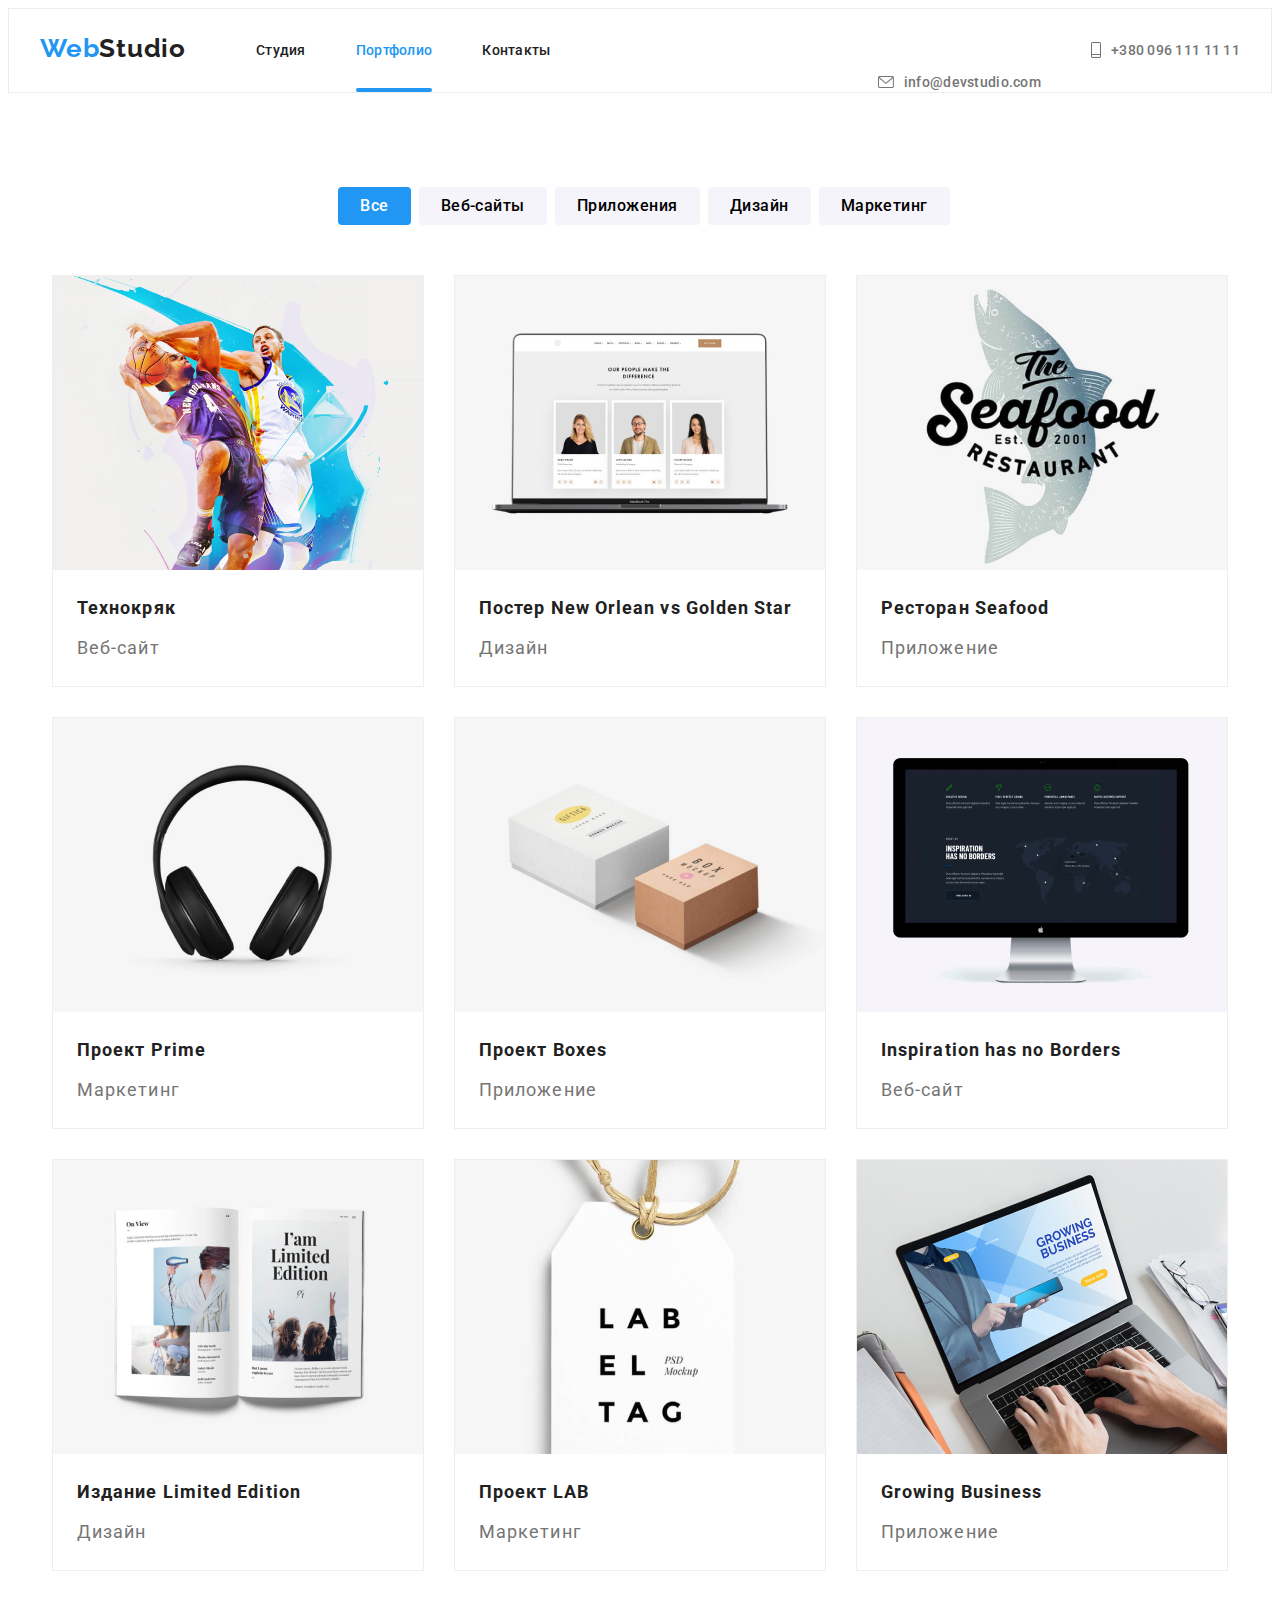
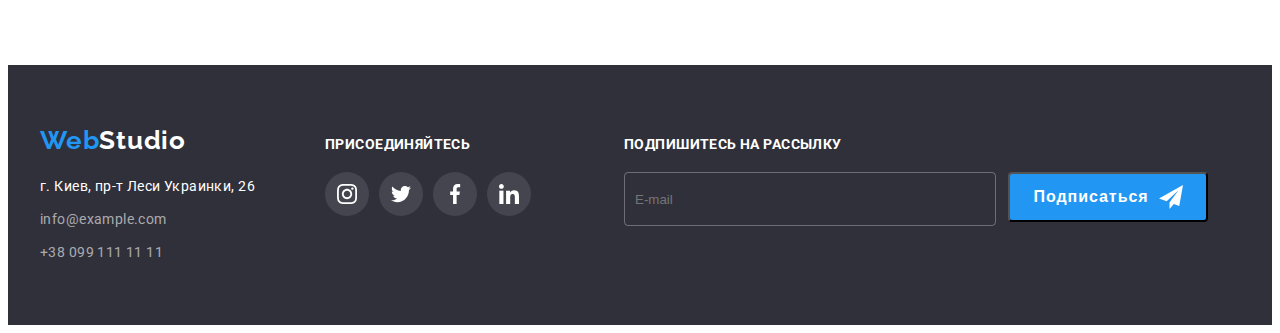
==== portfolio.html @ b1e21426 "first time" ====
<!DOCTYPE html>
<html lang="ru">
<head>
  <meta charset="UTF-8">
  <meta http-equiv="X-UA-Compatible" content="IE=edge">
  <meta name="viewport" content="width=device-width, initial-scale=1.0">
  <title>Document</title>
<link rel="preconnect" href="https://fonts.googleapis.com">
<link rel="preconnect" href="https://fonts.gstatic.com" crossorigin>
<link href="https://fonts.googleapis.com/css2?family=Raleway:wght@700&family=Roboto:wght@500&display=swap" rel="stylesheet">
<link
rel="stylesheet"
href="https://cdnjs.cloudflare.com/ajax/libs/modern-normalize/1.1.0/modern-normalize.min.css"
integrity="sha512-wpPYUAdjBVSE4KJnH1VR1HeZfpl1ub8YT/NKx4PuQ5NmX2tKuGu6U/JRp5y+Y8XG2tV+wKQpNHVUX03MfMFn9Q=="
crossorigin="anonymous"
referrerpolicy="no-referrer"
/>
<link rel="stylesheet" href="./css/style.css">

</head>
<body>

  <header class="header">
    <div class="container flex header-container">
    <a class="header-logo link" href="" lang="en">
      Web<span class="header-studio">Studio</span></a>    
    <nav class="header-navigation">
    <ul class="header-list list">
    <li class="header-item"><a href="index.html" class="header-link link ">Студия</a></li>
        <li class="header-item"><a href="portfolio.html" class="header-link link current ">Портфолио</a></li>
        <li class="header-item"><a href="#contact" class="header-link link ">Контакты</a></li>
      </ul>
    </nav>
    <div class="header-connect">
      <ul class="flex list">
        <li class="header-info"><a href="" class="header-contacts link"><svg class="header-soc-icon" width="16" height="12"><use href="./1/icons.svg#icon-envelope"></use></svg>info@devstudio.com</a></li>
        <li class="header-info"><a href="" class="header-tel link"><svg class="header-soc-icon" width="10" height="16"><use href="./1/icons.svg#icon-Vector"></use></svg>+380 096 111 11 11</a></li>
        </ul>
        </div>
</div>
  </header>
  <main>
<section class="portfolio-hero">
  <div class="container">
    <ul class="porfolio-hero-list list flex">
        <li class="porfolio-hero-item item">  <button class="portfolio-hero-btn link current-btn" type="button">Все</button>
</li>
        <li class="porfolio-hero-item item">  <button class="portfolio-hero-btn link" type="button">Веб-сайты</button>
</li>
        <li class="porfolio-hero-item item">  <button class="portfolio-hero-btn link" type="button">Приложения</button>
</li>
        <li class="porfolio-hero-item item">  <button class="portfolio-hero-btn link" type="button">Дизайн</button>
</li>
        <li class="porfolio-hero-item item">  <button class="portfolio-hero-btn link" type="button">Маркетинг</button>
</li>
</ul>
</div>
<div class="container">
    
    <ul class="porfolio-hero-list1 list flex">
    <li class="porfolio-hero-item1 item"><a href="" class="prt-link link"><div class="prt-wrap-text"><img src="./1/portfolio1.jpg" alt="Ноутбук"  width="370" height="294"><p class="prt-text">Ресурс предлагает комплексные предложения с разным уровнем функционала и сервисов. Все это позволит посетителю получить исчерпывающие сведения о компании или частном лице.</p></div><div class="portfolio-wrap"><h3 class="portfolio-hero-title">Технокряк</h3><p class="portfolio-hero-text">Веб-сайт</p></div></a></li>
    <li class="porfolio-hero-item1 item"><a href="" class="prt-link link"><div class="prt-wrap-text"><img src="./1/portfolio2.jpg" alt="игра в баскетбол" width="370" height="294"><p class="prt-text">Ресурс предлагает комплексные предложения с разным уровнем функционала и сервисов. Все это позволит посетителю получить исчерпывающие сведения о компании или частном лице.</p></div><div class="portfolio-wrap"><h3 class="portfolio-hero-title">Постер New Orlean vs Golden Star</h3><p class="portfolio-hero-text">Дизайн</p></div></a></li>
    <li class="porfolio-hero-item1 item"><a href="" class="prt-link link"><div class="prt-wrap-text"><img src="./1/portfolio3.jpg" alt="картинка с морепродуктами" width="370" height="294"><p class="prt-text">Ресурс предлагает комплексные предложения с разным уровнем функционала и сервисов. Все это позволит посетителю получить исчерпывающие сведения о компании или частном лице.</p></div><div class="portfolio-wrap"><h3 class="portfolio-hero-title">Ресторан Seafood</h3><p class="portfolio-hero-text">Приложение</p></div></a></li>
    <li class="porfolio-hero-item1 item"><a href="" class="prt-link link"><div class="prt-wrap-text"><img src="./1/portfolio4.jpg" alt="наушники" width="370" height="294"><p class="prt-text">Ресурс предлагает комплексные предложения с разным уровнем функционала и сервисов. Все это позволит посетителю получить исчерпывающие сведения о компании или частном лице.</p></div><div class="portfolio-wrap"><h3 class="portfolio-hero-title">Проект Prime</h3><p class="portfolio-hero-text">Маркетинг</p></div></a></li>
    <li class="porfolio-hero-item1 item"><a href="" class="prt-link link"><div class="prt-wrap-text"><img src="./1/portfolio5.jpg" alt="2 коробки" width="370" height="294"><p class="prt-text">Ресурс предлагает комплексные предложения с разным уровнем функционала и сервисов. Все это позволит посетителю получить исчерпывающие сведения о компании или частном лице.</p></div><div class="portfolio-wrap"><h3 class="portfolio-hero-title">Проект Boxes</h3><p class="portfolio-hero-text">Приложение</p></div></a></li>
    <li class="porfolio-hero-item1 item"><a href="" class="prt-link link"><div class="prt-wrap-text"><img src="./1/portfolio6.jpg" alt="Мак" width="370" height="294"><p class="prt-text">Ресурс предлагает комплексные предложения с разным уровнем функционала и сервисов. Все это позволит посетителю получить исчерпывающие сведения о компании или частном лице.</p></div><div class="portfolio-wrap"><h3 class="portfolio-hero-title">Inspiration has no Borders</h3><p class="portfolio-hero-text">Веб-сайт</p></div></a></li>
    <li class="porfolio-hero-item1 item"><a href="" class="prt-link link"><div class="prt-wrap-text"><img src="./1/portfolio7.jpg" alt="Открытая книжка" width="370" height="294"><p class="prt-text">Ресурс предлагает комплексные предложения с разным уровнем функционала и сервисов. Все это позволит посетителю получить исчерпывающие сведения о компании или частном лице.</p></div><div class="portfolio-wrap"><h3 class="portfolio-hero-title">Издание Limited Edition</h3><p class="portfolio-hero-text">Дизайн</p></div></a></li>
    <li class="porfolio-hero-item1 item"><a href="" class="prt-link link"><div class="prt-wrap-text"><img src="./1/portfolio8.jpg" alt="Билетик" width="370" height="294"><p class="prt-text">Ресурс предлагает комплексные предложения с разным уровнем функционала и сервисов. Все это позволит посетителю получить исчерпывающие сведения о компании или частном лице.</p></div><div class="portfolio-wrap"><h3 class="portfolio-hero-title">Проект LAB</h3><p class="portfolio-hero-text">Маркетинг</p></div></a></li>
    <li class="porfolio-hero-item1 item"><a href="" class="prt-link link"><div class="prt-wrap-text"><img src="./1/portfolio9.jpg" alt="Ноутбук" width="370" height="294"><p class="prt-text">Ресурс предлагает комплексные предложения с разным уровнем функционала и сервисов. Все это позволит посетителю получить исчерпывающие сведения о компании или частном лице.</p></div><div class="portfolio-wrap"><h3 class="portfolio-hero-title">Growing Business</h3><p class="portfolio-hero-text">Приложение</p></div></a></li></ul>
    </div>

</section>
<footer class="footer">
  <div class="container">
    <div class="footerf-felx">
    <div class="footer-content">
  <a class="link header-logo-footer" href="" lang="en">
    Web<span class="header-studio-footer">Studio</span></a>
    
    <address>
   <ul class="contacts-list list">
    <li class="contacts-item item"><a href="" class="contacts-link-addres link">г. Киев, пр-т Леси Украинки, 26</a></li>
  <li class="contacts-item item"><a href="" class="contacts-link link">info@example.com</a></li>
  <li class="contacts-item item"><a href="" class="contacts-link link">+38 099 111 11 11</a></li></ul></address></div></div>

<div class="footer-slogan">
  <p class="footer-text-slogan">присоединяйтесь</p>
  <ul class="team-soc-list-footer list">
    <li class="team-soc-item"><a href="" class="team-soc-link-footer link"><svg class="footer-soc-icon" width="20" height="20"><use href="./1/icons.svg#icon-instagram-2-2"></use></svg></a></li>
    <li class="team-soc-item"><a href="" class="team-soc-link-footer link"><svg class="footer-soc-icon" width="20" height="20"><use href="./1/icons.svg#icon-twitter-1-2"></use></svg></a></li>
    <li class="team-soc-item"><a href="" class="team-soc-link-footer link"><svg class="footer-soc-icon" width="20" height="20"><use href="./1/icons.svg#icon-facebook-1-1"></use></svg></a></li>
    <li class="team-soc-item"><a href="" class="team-soc-link-footer link"><svg class="footer-soc-icon" width="20" height="20"><use href="./1/icons.svg#icon-linkedin-1-1"></use></svg></a></li>
  </ul>
</div>
<div class="footer-field">
  <p class="footer-text">Подпишитесь на рассылку</p>
  <div class="footer-flex">
  <input type="email" class="footer-input" name="user-mail" placeholder="E-mail" required>
  <button class="telegram">Подписаться<svg class="footer-btn" width="24px" height="24px"><use href="./1/icons.svg#icon-icon-send"></use></svg></button>
    </div>
    </div>
    </div>


</footer>
<div class="backdrop is-hidden" data-modal > 
  <!-- я удалил тут ис хиден!! -->
  <div class="modal"> 
  <button type="button" class="modal-btn" data-modal-close>
    <svg class="modal-icon" width="17" height="17"><use href="./1/icons.svg#icon-close-black-18dp-2-1"></use></svg>
  </button>     
  <p class="modal-title">Оставьте свои данные, мы вам перезвоним</p> 
  <form>
    <div class="modal-field">
    <label class="moda-text">Ваше имя </label>
    <div class="input-wrap">
    <input type="text" class="modal-input" name="user-name" required>
    <svg class="modal-icons" width="18" height="18">
      <use href="./1/icons.svg#icon-person-black-18dp-1"></use>
    </svg>
    </div>
    </div>
    <div class="modal-field">
   <label class="moda-text">Телефон</label>
   <div class="input-wrap">
    <input type="text" class="modal-input" name="user-name" required>
    <svg class="modal-icons" width="18" height="18">
      <use href="./1/icons.svg#icon-phone-black-18dp-1"></use>
    </svg>
    </div>
    </div>
    <div class="modal-field">
   <label class="moda-text">Почта</label>
   <div class="input-wrap">
    <input type="text" class="modal-input" name="user-name" required>
    <svg class="modal-icons" width="18" height="18">
      <use href="./1/icons.svg#icon-email-black-18dp-1"></use>
    </svg>
    </div>
    </div>
  <div class="modal-field-com">
<label for="user-text" class="moda-text">Комментарий</label>
  <textarea name="user-text" id="user-text" class="modal-textarea" placeholder="Введите текст"></textarea>
  </div>
  <div class="modal-field-flex">
    <input type="checkbox" name="privacy" value="true" class="modal-check visually-hidden" id="privacy" >
    <label for="privacy" class="check-text">
       
      Соглашаюсь с рассылкой и принимаю </label>
      <a href="" class="modal-doc">Условия договора</a>
  </div>
  <button type="submit" class="modal-btn-sbm">Отправить</button>
  </form>
  </div>
    </div>
</main>
<script src="./js/modal.js"></script>

</body>
</html>
---- css/style.css ----
p,
h1,
h2,
h3,
h4,
h5,
h6 {
  margin: 0;
}

ul,
ol {
  margin: 0;
  padding-left: 0;
}
:root{
    --main-text-color:#212121;
    --second-text-color:#757575;
    --header-text-color:#212121;
    --header-background-color:#2F303A;
    --first-button-color:#FFFFFF;
    --accent-color:#2196F3;
    --footer-text-color:#FFFFFF99;
    --team-background-color:#F5F4FA;
    --border-color:#EEEEEE;
    --icon-color:#AFB1B8;
}
img{
    display: block;
    max-width: 100%;
    height: auto;
}
.visually-hidden {
    position: absolute;
    white-space: nowrap;
    width: 1px;
    height: 1px;
    overflow: hidden;
    border: 0;
    padding: 0;
    clip: rect(0 0 0 0);
    clip-path: inset(50%);
    margin: -1px;
  }
.header{
    border: 1px solid #ECECEC;


}
.header-info{
    margin-right: 50px;
    display: flex;
}

.header-info:last-child{
    margin-right: 0px;
}
.header-item{
    margin-right: 50px;
    box-sizing: border-box;
}
.header-item:last-child{
    margin-right: 0px;
}

.header-connect{
    margin-left: auto;
}
.header-container{
    justify-content: space-between;
    text-align: center;
    display: flex;

}
.header-list{
    display: flex;
}
.flex{
    display: flex;
}
.button{
    cursor: pointer;
}
.portfolio-hero-btn:focus,
.portfolio-hero-btn:hover{
    color:#FFFFFF;
    background-color: var(--accent-color);
    box-shadow: 0px 3px 1px rgba(0, 0, 0, 0.1), 0px 1px 2px rgba(0, 0, 0, 0.08),
      0px 2px 2px rgba(0, 0, 0, 0.12);
    
    
}    

.header-studio{
color:var(--main-text-color)
}
.header-studio-footer{
    color: var(--first-button-color);
    margin-bottom: 20px;
}
body{
    font-family: 'Roboto', sans-serif; 
    background-color: white; 

}

.hero{
    background-color: var(--header-background-color);
    background-image: linear-gradient(rgba(47, 48, 58, 0.4),rgba(47, 48, 58, 0.4)),
    url(../1/Background.jpg);
    background-repeat: no-repeat;
    background-position: center;
    background-size: cover;
    padding-bottom: 200px;
    padding-top: 200px;
    max-width: 1600px;
    margin: 0 auto;
}
.header-link{
    display: block;
    font-weight: 500;
    font-size: 14px;
    line-height: 1.33;
    letter-spacing: 0.02em;
    color:var(--header-text-color);;
    padding-bottom: 32px;
    padding-top: 32px;
    transition: color 250ms cubic-bezier(0.4, 0, 0.2, 1);
    position: relative;
     
    
}
.header-tel{
    display: flex;
    font-weight: 500;
    font-size: 14px;
    line-height: 1.33;
    letter-spacing: 0.02em;
    color:var(--second-text-color);
    align-items: center;
    flex-wrap: nowrap;
    transition: color 250ms cubic-bezier(0.4, 0, 0.2, 1);
    padding-bottom: 32px;
    padding-top: 32px;
    
}


.header-contacts{
    display: flex;
    font-weight: 500;
    font-size: 14px;
    line-height: 1.33;
    letter-spacing: 0.02em;
    color:var(--second-text-color);
    padding-top: 32px;
    padding-bottom: 32px;
    height: 100%;
    display: flex;
    align-items: center;
    justify-content: center;
    transition: color 250ms cubic-bezier(0.4, 0, 0.2, 1);

    
}
.header-contacts:hover,
.header-contacts:focus{
    color: var(--accent-color);
      
}



.header-link:focus,
.header-link:hover{
    color:var(--accent-color)
    }

.link{
    text-decoration: none;
}
.list{
    list-style: none;

}
.header-logo{
    padding: 24px 0;
    display: block;
    font-family: Raleway;
    font-style: normal;
    font-weight: bold;
    font-size: 26px;
    line-height: 1.19;
    letter-spacing: 0.03em;
    margin-right:70px;
    color: var(--accent-color);

}
.header-soc-link{
    height: 100%;
    display: flex;
    align-items: center;
    justify-content: center;
}
.header-soc-icon{
    fill: currentColor;
    margin-right: 10px;
    transition: fill 250ms cubic-bezier(0.4, 0, 0.2, 1);
}
.header-soc-icon:focus,
.header-soc-icon:hover{
    fill: var(--accent-color);
}
.header-soc-icon:focus .header-contacts,
.header-soc-icon:hover .header-contacts{
    color: var(--accent-color);
}
.header-contacts:hover .header-soc-icon,
.header-contacts:focus .header-soc-icon{
    fill: var(--accent-color);
}
.header-soc-icon:focus .header-tel,
.header-soc-icon:hover .header-tel{
    color: var(--accent-color);
}
.header-tel:hover .header-soc-icon,
.header-tel:focus .header-soc-icon{
    fill: var(--accent-color);
}
.header-tel:focus,
.header-tel:hover{
    color: var(--accent-color);
}

/*---------------------------------hero-------------------------*/




.hero-title{   
    font-weight: 900;
    font-size: 44px;
    line-height: 1.36;
    text-align: center;
    letter-spacing: 0.06em;
    text-transform: uppercase;
    color: var(--first-button-color);
        
}
.hero-btn{
    font-family: inherit;
    font-weight: bold;
    font-size: 16px;
    line-height: 30px;
    border: none;
    letter-spacing: 0.06em;
    color: var(--first-button-color);
    background-color: var(--accent-color);
    width: 200px;
    height: 50px;
    margin-top: 40px;
    display: block;
    align-items: center;
    text-align: center;
    margin: 0 auto ;
    margin-top: 30px;
    transition: background-color 250ms cubic-bezier(0.4, 0, 0.2, 1);

}
.hero-btn:focus,
.hero-btn:hover{
    background-color: #188ce8;

}
/*---------------------------------about-------------------------*/
.about-top-text{
    position: absolute;
    bottom: 0;
    font-weight: 700;
    font-size: 14px;
    line-height: 1.15;
    
    letter-spacing: 0.03em;
    text-transform: uppercase;
    color: #FFFFFF;
    background-color: rgba(47, 48, 58, 0.8);
    height: 23.8%;
    width: 100%;
    display: flex;
    align-items: center;
    justify-content: center;
    
}


.about-square{
    display: flex;
    padding-bottom: 30px;
}
.about-square-item{
    width: 270px;
    height: 120px;
    background: #F5F4FA;
    border-radius: 4px;
    margin-bottom: 30px;
    align-items: center;
    
    justify-content: center;
 
    
    display: flex;
}

.about-square-list{
    display: flex;
}


.about{
    padding-top: 94px;
    padding-bottom: 94px;
    margin-left: 0px;
}
.about-list{
    margin-top: 0px;
    margin-bottom: 0px;
    padding-inline-start: 0px;

}

.about-item{
    margin-left: 30px;
    width: 270px;
}
.about-item:first-child{
    margin-left: 0px;
 }
.about-title{
    font-weight: bold;
    font-size: 14px;
    line-height: 1.18;
    letter-spacing: 0.03em;
    text-transform: uppercase; 
    color: var(--main-text-color);
    margin-bottom: 10px;
    
}
.about-text{
    font-weight: normal;
    font-size: 14px;
    line-height: 1.71;
    letter-spacing: 0.03em;
    color:var(--second-text-color)
}
/*---------------------------------about-second-------------------------*/
.about-second-list{
    margin-left: -30px;
}
.about-second{
    padding-bottom: 94px;
}
.about-second-title{
    font-weight: bold;
    font-size: 36px;
    line-height: 1.18;
    text-align: center;
    letter-spacing: 0.03em;
    color: var(--main-text-color); 
    margin-bottom: 50px;
 
 
}
.about-second-item{
    margin-left: 30px;
    position: relative;
}

/*---------------------------------team-------------------------*/

.team-soc-icon{
    fill: var(--icon-color);
    transition: fill 250ms cubic-bezier(0.4, 0, 0.2, 1);


}
.team-soc-list{
    display: flex;
    justify-content: center;
}
.team-soc-link{
    width: 100%;
    height: 100%;
    border-radius: 50%;
    display: flex;
    align-items: center;
    justify-content: center;
    transition: background-color 250ms cubic-bezier(0.4, 0, 0.2, 1);
    
}
/* .about-soc-link{
    width: 100%;
    height: 100%;
    
    display: flex;
    align-items: center;
    justify-content: center;
} */
.team-soc-link:hover .team-soc-icon,
.team-soc-link:focus .team-soc-icon{
    fill: #FFFFFF;
}
.team-soc-link:hover ,
.team-soc-link:focus {
    background-color: var(--accent-color);
}


.team-soc-item{
    width: 44px;
    height: 44px;
    margin-right: 10px;
}
.team-soc-item:last-child{
    margin-right: 0px;
}
.team-title{
    font-weight: bold;
    font-size: 36px;
    line-height: 1.18;
    text-align: center;
    letter-spacing: 0.03em;
    color: var(--main-text-color);
    margin-bottom: 50px;
    
}
.team-item-title{
    font-weight: 500;
    font-size: 16px;
    line-height: 1.18;
    text-align: center;
    letter-spacing: 0.03em;
    color: var(--main-text-color);
    margin-bottom: 10px;
}
.team-item-text{
    font-weight: normal;
    font-size: 16px;
    line-height: 1.18;
    text-align: center;
    letter-spacing: 0.03em;
    color:var(--second-text-color);
    margin-bottom: 16px;
    
    }
    .team-list{
        padding-inline-start: 0px;
        margin: 0;

    }
    .team-item{
        margin-left: 30px;
        justify-content: space-between;   
        background: #FFFFFF;
        box-shadow: 0px 1px 3px rgb(0 0 0 / 12%), 0px 1px 1px rgb(0 0 0 / 14%), 0px 2px 1px rgb(0 0 0 / 20%);
        border-radius: 0px 0px 4px 4px;
        border: 1px solid #c5c5c5;
        border-top: 0     
    }
    .team-item:first-child{
        margin-left: 0;
    }
    .team-div{
        padding-top: 30px;
        padding-bottom: 30px;
    }

/*---------------------------------contacts-------------------------*/
.contacts-list{
    display: block;
}
.contacts-link{
    font-weight: normal;
    font-size: 14px;
    line-height: 1.71;
    letter-spacing: 0.03em;
    color: var(--footer-text-color);
    text-decoration: none;
    transition: color 250ms cubic-bezier(0.4, 0, 0.2, 1);

}

.contacts-link:focus,
.contacts-link:hover{
    color:var(--first-button-color)

}

/* ---------------------------------------------------------------------------------------PORTFOLIO-HERO------------------------------------------------------ */

.porfolio-hero-item1:hover .prt-text,
.porfolio-hero-item1:focus .prt-text,
.prt-link:focus .prt-text{
    transform: translateY(0);
}


.prt-wrap-text{
    position: relative;
    overflow: hidden;
}

.prt-text{
    position: absolute;
    top: 0;
    background-color:rgba(33, 150, 243, 0.9); ;
    height: 100%;
    font-weight: 400;
    font-size: 18px;
    line-height: 1.55;
    letter-spacing: 0.03em;
    color: #FFFFFF;
    text-align: center;
    padding: 63px 24px 63px 24px;
    transform: translateY(101%);
    transition: transform 250ms cubic-bezier(0.4, 0, 0.2, 1) ;
    
    /* как выровнять этот текст помогите пж */
}
.prt-link{
    display: block;
}
.prt-link:hover,
.prt-link:focus{
    box-shadow: 0px 1px 1px rgba(0, 0, 0, 0.12), 0px 4px 4px rgba(0, 0, 0, 0.06), 1px 4px 6px rgba(0, 0, 0, 0.16);
}
.portfolio-wrap{
    padding: 20px 24px;
}
.porfolio-hero1{
    padding-top: 56px;
}
.portfolio-hero{
    padding-bottom: 94px;
    padding-top: 94px;
}
.portfolio-hero-title{
    font-weight: bold;
    font-size: 18px;
    line-height: 2;
    color: var(--main-text-color);
    letter-spacing: 0.06em;

}
.portfolio-hero-text{
    font-size: 18px;
    line-height: 2;
    color: var(--second-text-color);
    letter-spacing: 0.06em;
    margin-top: 4px;
}

.porfolio-hero-item {
    margin-left: 8px;
}

footer{
    background-color: var(--header-background-color);
}
.portfolio-hero-btn{
    display: inline-block;
    border-radius: 4px;
    border: 0px;
    padding: 6px 22px;
    background-color: var(--team-background-color);
    
    font-family: inherit;
    font-style: normal;
    font-weight: 500;
    font-size: 16px;
    line-height: 1.62;
    text-align: center;
    letter-spacing: 0.03em;
    color: var(--main-title-color);
    cursor: pointer;
    transition: box-shadow 250ms cubic-bezier(0.4, 0, 0.2, 1),
    color 250ms cubic-bezier(0.4, 0, 0.2, 1),
    background-color 250ms cubic-bezier(0.4, 0, 0.2, 1);
   
   
}
.current{
    color: var(--accent-color);
    
}
.header-link.current::after{
    content: "";
    position: absolute;
    width: 100%;
    height: 4px;
    background-color: var(--accent-color);
    border-radius: 2px;
    left: 0;
    bottom: 0;

}
.focus:focus{
    color: var(--accent-color);
}
.hover:hover{
    color: var(--accent-color);
}
address {
    font-style: normal;
    margin-top: 20px;
}
.current-btn{ 
    color: var(--first-button-color);
    background-color: var(--accent-color);

}
.team{
    background-color: var(--team-background-color);
    padding-bottom: 94px;
    padding-top: 94px;
}
.container{
    width: 1200px;
    margin: 0 auto;
    padding-left: 15px;
    padding-right: 15px;
 
   
}

.contacts-item{
    margin-bottom: 9px;
}
.contacts-item:last-child{
    margin-bottom: 0px;
}

.porfolio-hero-item1{
    margin-right: 30px;
    margin-bottom: 30px;
    border: 1px solid #EEEEEE;
    transition: box-shadow 250ms cubic-bezier(0.4, 0, 0.2, 1);    
}
.porfolio-hero-item1:focus,
.porfolio-hero-item1:hover{
    box-shadow: 0px 1px 1px rgba(0, 0, 0, 0.12), 0px 4px 4px rgba(0, 0, 0, 0.06), 1px 4px 6px rgba(0, 0, 0, 0.16);

}
.porfolio-hero-item1:nth-child(n+7){
    margin-bottom: 0px;
}
.porfolio-hero-item1:nth-child(3n) {
    margin-right: 0;}

.porfolio-hero-list1{
    flex-wrap:wrap;
    padding-inline-start: 0px;
    display: flex;
    justify-content: center;
    width: 1200px;

}
    

.porfolio-hero-list{
    display: flex;
    justify-content: center;
    margin: 0;
    margin-bottom: 50px;
}
.main-wrap{
    background: #FFFFFF;
    border: 1px solid #EEEEEE;
    box-sizing: border-box;
    padding-bottom: 30px;
    padding-top: 30px;
}
/* ------------------------------------------------------------------footer------------------------------------------------------- */
.telegram{
    width: 200px;
    height: 50px;
    background: #2196F3;
    border-radius: 4px;
    text-align: center;
    display: flex;
    justify-content: center;
    align-items: center;
    font-weight: 700;
    font-size: 16px;
    line-height: 1.875;
    letter-spacing: 0.06em;
    color: #FFFFFF;
    transition: background 250ms cubic-bezier(0.4, 0, 0.2, 1), color 250ms cubic-bezier(0.4, 0, 0.2, 1);
    margin-left: 12px;
}
.telegram:focus,
.telegram:hover{
    background-color: #FFFFFF;
    color: var(--accent-color);
}
.telegram:focus .footer-btn,
.telegram:hover .footer-btn{
    fill: var(--accent-color);
}
.footer-btn{
    margin-left: 10px;
    fill: #FFFFFF;
    transition: fill 250ms cubic-bezier(0.4, 0, 0.2, 1);
}
.footer-field{
    margin-right:  auto;;
}
.footerf-felx{
    display: flex;
}
.footer-input{
    width: 358px;
    height: 50px;
    border: 1px solid rgba(255, 255, 255, 0.3);
    border-radius: 4px;
    background-color:transparent;
    padding-left: 10px;
    color: #FFFFFF;
    outline: none;
}
.footer-input:hover,
.footer-input:focus{
    border-color: var(--accent-color);
}

.team-soc-link-footer{
    width: 100%;
    height: 100%;
    border-radius: 50%;
    display: flex;
    align-items: center;
    justify-content: center;
    background: rgba(255, 255, 255, 0.1);
    transition: background-color 250ms cubic-bezier(0.4, 0, 0.2, 1);
}
    
.footer-text-slogan{
    font-weight: 700;
    font-size: 14px;
    line-height: 1.14;
    letter-spacing: 0.03em;
    text-transform: uppercase;
    color: #FFFFFF;
    margin-bottom: 20px;
}
.team-soc-list-footer{
    display: flex;
    justify-content: center;
  
}
.footer-text{
    font-weight: 700;
    font-size: 14px;
    line-height: 1.14;
    letter-spacing: 0.03em;
    text-transform: uppercase;
    color: #FFFFFF;
    margin-bottom: 20px;
    
}




.footer .container{
    display: flex;
    align-items: baseline;
}
.footer{
    padding-bottom: 60px;
    padding-top: 60px;
}
.header-logo-footer{
    margin-bottom: 20px;
    font-family: Raleway;
    font-style: normal;
    font-weight: bold;
    font-size: 26px;
    line-height: 1.19;
    letter-spacing: 0.03em;
    color: var(--accent-color);

}
.contacts-link-addres{
    font-weight: normal;
    font-size: 14px;
    line-height: 1.71;
    letter-spacing: 0.03em;
    color: var(--first-button-color);    
    margin-bottom: 9px;
    
}
/* -------------------------------------------------CLIENT-------------------------------------------------- */

.client-soc-link{
    fill: var(--icon-color);
    
    border-color: var(--icon-color);
    width: 170px;
    height: 92px;
    border: 1px solid #AFB1B8;
    border-radius: 4px;
    margin-right: 30px;
    transition: border-color 250ms cubic-bezier(0.4, 0, 0.2, 1) fill 250ms cubic-bezier(0.4, 0, 0.2, 1);
}
.client-soc-link:hover,
.client-soc-link:focus{
    fill: var(--accent-color);
    border-color: var(--accent-color);

}
.client-soc-link:hover .client-item,
.client-soc-link:focus .client-item{
    border-color: var(--accent-color);
}
.client-soc-link{
    width: 100%;
    height: 100%;
    display: flex;
    align-items: center;
    justify-content: center;
    outline: transparent;
}
.client{
    padding-bottom: 94px;
    padding-top: 94px;
}
.client-title{
    text-align: center;
    font-weight: 700;
    font-size: 36px;
    line-height: 1.17;
    text-align: center;
    letter-spacing: 0.03em;
}
.client-list{
    display: flex;
    margin-top: 50px;

}
.client-item{
    width: 170px;
    height: 92px;
    margin-right: 30px;
  

}
.client-item:last-child{
    margin-right: 0px;
}
.client-item:hover,
.client-item:focus{
    border-color: var(--accent-color);
}
.client-item:hover .client-soc-link,
.client-item:focus .client-soc-link{
    fill: var(--accent-color);
}
.current-client{
    fill: var(--accent-color);
    border-color: var(--accent-color);
}


.footer-slogan{
    margin-left: 70px;

}
.footer-soc-icon{
    fill: #FFFFFF;
}
.team-soc-link-footer:hover .team-soc-icon,
.team-soc-link-footer:focus .team-soc-icon{
    fill: #FFFFFF;
}
.team-soc-link-footer:hover ,
.team-soc-link-footer:focus{
    background-color: var(--accent-color);
    
}
.footer-slogan{
    margin-right: 93px;
}

/* ---------------------------------------------------------------------------MODAL------------------------------------------------------------ */
.backdrop{
    width: 100%;
    height: 100%;
    background-color:rgba(0, 0, 0, 0.2);;
    position: fixed;
    top: 0;
    transition: opacity 250ms , visibility 250ms;

}
.modal{
    width: 528px;
    height: 581px;
    background-color: #FFFFFF;
    box-shadow: 0px 1px 3px rgba(0, 0, 0, 0.12), 0px 1px 1px rgba(0, 0, 0, 0.14), 0px 2px 1px rgba(0, 0, 0, 0.2);
    border-radius: 4px;
    position: absolute;
    top: 50%;
    left: 50%;
    transform: translate(-50%,-50%);
    padding: 40px;
}
.modal-btn{
    display: flex;
    position: absolute;
    top: 8px;
    right: 8px;
    width: 30px;
    height: 30px;
    border-radius: 50%;
    border: 1px solid rgba(0, 0, 0, 0.1);
    background-color: #FFFFFF;
    cursor: pointer;
    align-items: center;
    justify-content: center;
    transition: fill 250ms cubic-bezier(0.4, 0, 0.2, 1);
}

.modal-icon{
    fill: #212121;
}
.modal-icon:focus,
.modal-icon:hover{
    fill: var(--accent-color);
}
.modal-btn:hover .modal-icon{
    fill: var(--accent-color);
}
/* .modal-link{
    width: 100%;
    height: 100%;
    border-radius: 50%;
    display: flex;
    align-items: center;
    justify-content: center;
} */
.is-hidden{
    visibility: hidden;
    opacity: 0;
    pointer-events: none;
}
.modal-title{
    font-weight: 700;
    font-size: 20px;
    line-height: 23px;
    text-align: center;
    letter-spacing: 0.03em;
    color: var(--main-text-color);
    margin-bottom: 12px;
}
.modal-input{
    width: 100%;
    height: 40px;
    border: 1px solid rgba(33, 33, 33, 0.2);
    border-radius: 4px;
    padding: 15px 0 15px 42px;
    outline: transparent;
    transition: border-color 250ms cubic-bezier(0.4, 0, 0.2, 1);
}
.modal-input:focus{
    border-color: var(--accent-color);
}
.modal-input:focus + .modal-icons{
    fill: var(--accent-color);
}
.moda-text{
    color: var(--second-text-color);
    font-weight: 400;
    font-size: 12px;
    line-height: 1.16;
    letter-spacing: 0.01em;
    display: block;
    margin-bottom: 4px;

}
.modal-coment{
    width: 100%;
    height: 120px;
    border: 1px solid rgba(33, 33, 33, 0.2);
    border-radius: 4px;
}
.modal-textarea{
    width: 100%;
    background: #FFFFFF;
    border-radius: 4px;
    height: 120px;
    border: 1px solid rgba(33, 33, 33, 0.2);
    resize: none;
    padding-top: 12px;
    padding-left: 16px;
    padding-right: 16px;
    padding-bottom: 12px;
    font-weight: 400;
    font-size: 12px;
    line-height: 1.16;
    letter-spacing: 0.01em; 
    color: rgba(117, 117, 117, 0.5);
    outline: transparent;
    transition: border-color 250ms cubic-bezier(0.4, 0, 0.2, 1);
}
.modal-textarea:hover,
.modal-textarea:focus{
    border-color: var(--accent-color);
}
.modal-field-com{
    margin-bottom: 20px;
}
.modal-icons{
    position: absolute;
    left: 15px;
    top: 50%;
    transform: translateY(-50%);
    fill: #212121;
    transition: fill 250ms cubic-bezier(0.4, 0, 0.2, 1);
}
.input-wrap{
    position: relative;
}
.modal-field{
    margin-bottom: 10px;
    
}
.check-text{
    padding-left: 8px;
    font-weight: 400;
    font-size: 14px;
    line-height: 1.71;
    letter-spacing: 0.03em;
    color: #757575;
    display: flex;
    align-items: center;
    
}
 .check-text::before{
    content: "";
    width: 16px;
    height: 15px;
    border: 2px solid #212121;
    border-radius: 3px; 
    margin-right: 8px;
}
.modal-check:checked + .check-text::before{
    background-color: var(--accent-color);
    border-color: var(--accent-color);
    background-image: url(../1/check.svg);
    background-repeat: no-repeat;
    background-position: center;
    border: none;    
}
.modal-check:focus + .check-text::before{
    border-color: var(--accent-color);
}
.modal-field-flex{
    display: flex;
    align-items: center;
    margin-bottom: 30px; ;
}
.modal-doc{
    display: block;
    padding-left: 4px;
    font-weight: 400;
    font-size: 14px;
    line-height: 1.71;
    letter-spacing: 0.03em;
    color: #2196F3;
}
.modal-btn-sbm{
    width: 200px;
    height: 50px;
    display: block;
    margin: 0 auto;

    background: var(--accent-color);
    box-shadow: 0px 4px 4px rgba(0, 0, 0, 0.15);
    border-radius: 4px;
    border-color: transparent;
    font-family: 'Roboto';
    font-style: normal;
    font-weight: 700;
    font-size: 16px;
    line-height: 1.87;
    letter-spacing: 0.06em;
    color: #FFFFFF;
    transition: background 250ms cubic-bezier(0.4, 0, 0.2, 1)
}
.footer-flex{
    display: flex;
}
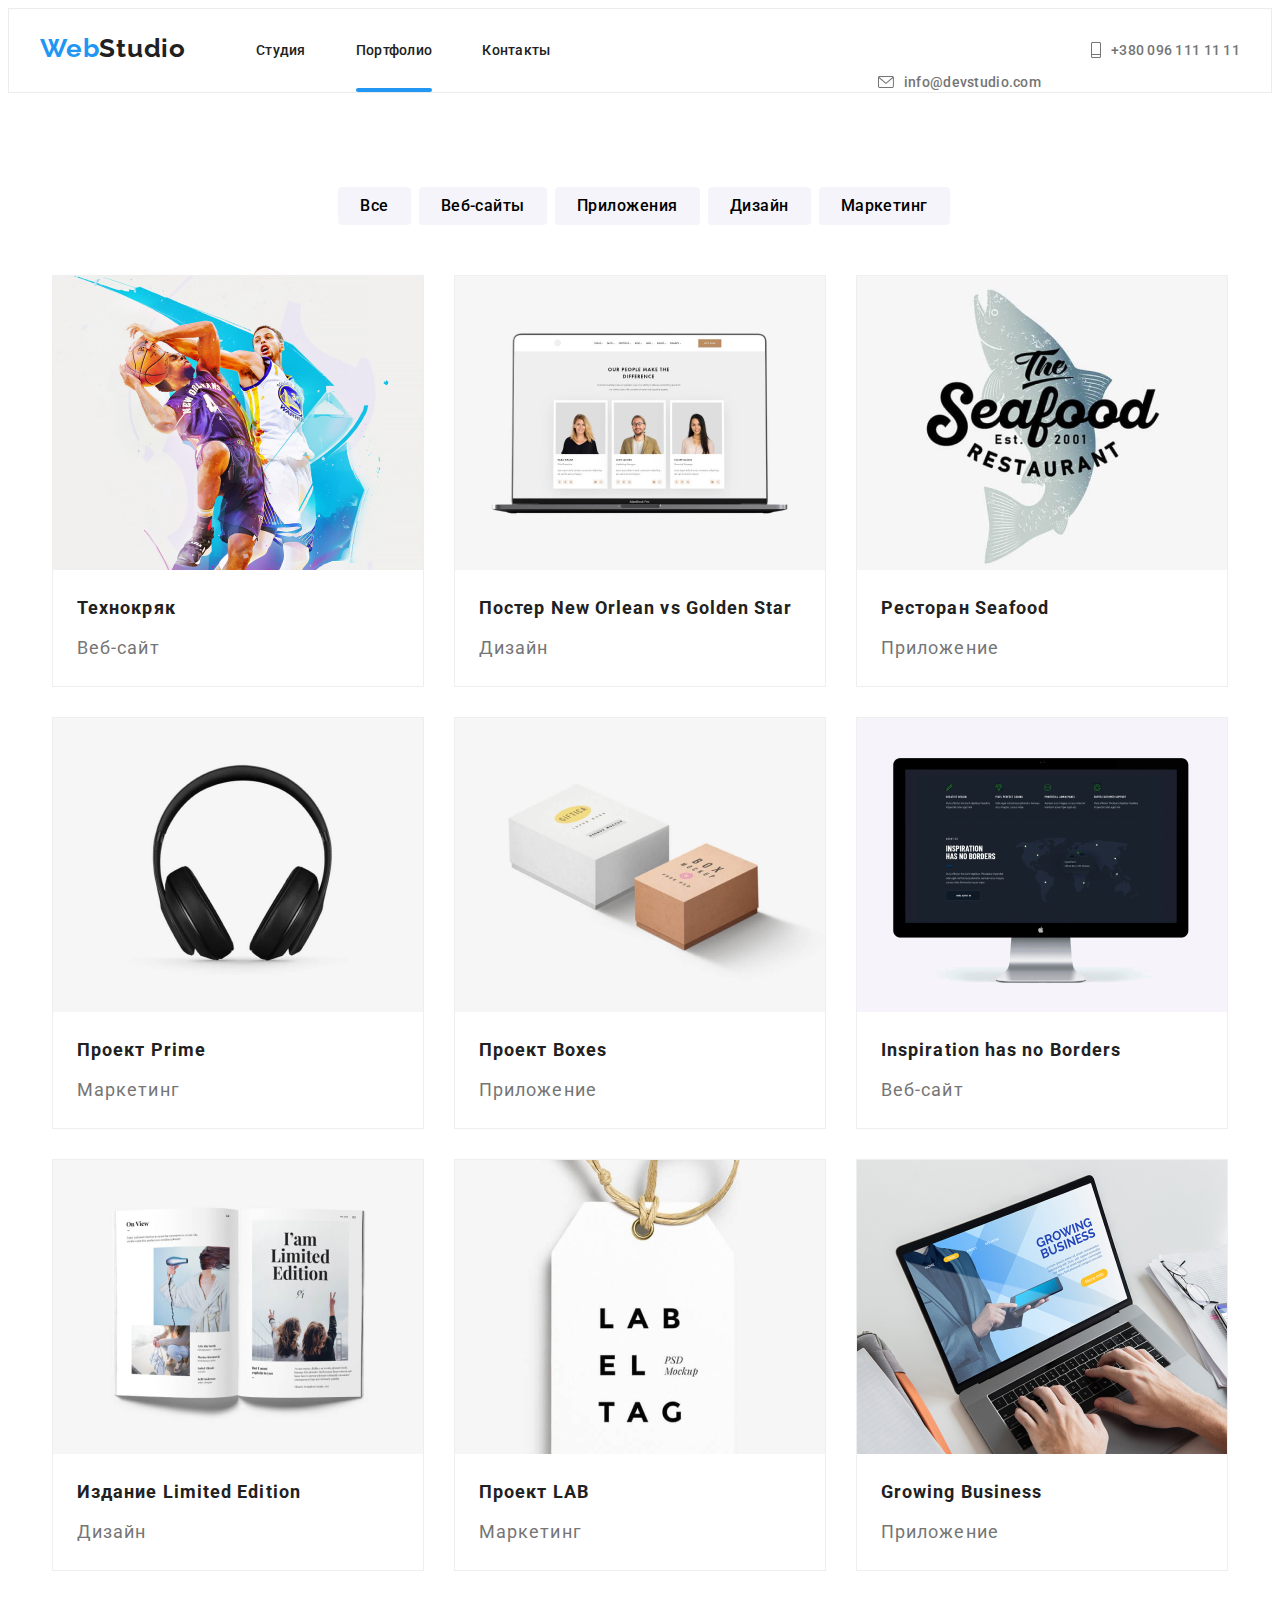
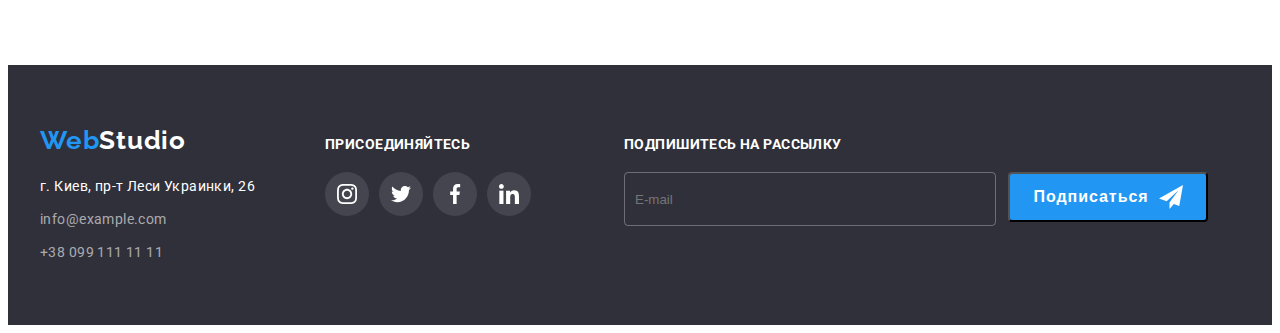
==== commit eb23141f: "g" ====
--- a/portfolio.html
+++ b/portfolio.html
@@ -1,160 +1,448 @@
 <!DOCTYPE html>
 <html lang="ru">
-<head>
-  <meta charset="UTF-8">
-  <meta http-equiv="X-UA-Compatible" content="IE=edge">
-  <meta name="viewport" content="width=device-width, initial-scale=1.0">
-  <title>Document</title>
-<link rel="preconnect" href="https://fonts.googleapis.com">
-<link rel="preconnect" href="https://fonts.gstatic.com" crossorigin>
-<link href="https://fonts.googleapis.com/css2?family=Raleway:wght@700&family=Roboto:wght@500&display=swap" rel="stylesheet">
-<link
-rel="stylesheet"
-href="https://cdnjs.cloudflare.com/ajax/libs/modern-normalize/1.1.0/modern-normalize.min.css"
-integrity="sha512-wpPYUAdjBVSE4KJnH1VR1HeZfpl1ub8YT/NKx4PuQ5NmX2tKuGu6U/JRp5y+Y8XG2tV+wKQpNHVUX03MfMFn9Q=="
-crossorigin="anonymous"
-referrerpolicy="no-referrer"
-/>
-<link rel="stylesheet" href="./css/style.css">
+  <head>
+    <meta charset="UTF-8" />
+    <meta http-equiv="X-UA-Compatible" content="IE=edge" />
+    <meta name="viewport" content="width=device-width, initial-scale=1.0" />
+    <title>Document</title>
+    <link rel="preconnect" href="https://fonts.googleapis.com" />
+    <link rel="preconnect" href="https://fonts.gstatic.com" crossorigin />
+    <link
+      href="https://fonts.googleapis.com/css2?family=Raleway:wght@700&family=Roboto:wght@500&display=swap"
+      rel="stylesheet"
+    />
+    <link
+      rel="stylesheet"
+      href="https://cdnjs.cloudflare.com/ajax/libs/modern-normalize/1.1.0/modern-normalize.min.css"
+      integrity="sha512-wpPYUAdjBVSE4KJnH1VR1HeZfpl1ub8YT/NKx4PuQ5NmX2tKuGu6U/JRp5y+Y8XG2tV+wKQpNHVUX03MfMFn9Q=="
+      crossorigin="anonymous"
+      referrerpolicy="no-referrer"
+    />
+    <link rel="stylesheet" href="./css/style.css" />
+  </head>
+  <body>
+    <header class="header">
+      <div class="container flex header__container">
+        <a class="header__logo link" href="" lang="en">
+          Web<span class="header__studio">Studio</span></a
+        >
+        <nav class="nav">
+          <ul class="nav__list list">
+            <li class="nav__item">
+              <a href="index.html" class="nav__link link">Студия</a>
+            </li>
+            <li class="nav__item">
+              <a href="portfolio.html" class="nav__link current link"
+                >Портфолио</a
+              >
+            </li>
+            <li class="nav__item">
+              <a href="#contact" class="nav__link link">Контакты</a>
+            </li>
+          </ul>
+        </nav>
+        <div class="header-connect">
+          <ul class="flex list">
+            <li class="header-info">
+              <a href="" class="header-contacts link"
+                ><svg class="header-soc-icon" width="16" height="12">
+                  <use href="./1/icons.svg#icon-envelope"></use></svg
+                >info@devstudio.com</a
+              >
+            </li>
+            <li class="header-info">
+              <a href="" class="header-tel link"
+                ><svg class="header-soc-icon" width="10" height="16">
+                  <use href="./1/icons.svg#icon-Vector"></use></svg
+                >+380 096 111 11 11</a
+              >
+            </li>
+          </ul>
+        </div>
+      </div>
+    </header>
+    <main>
+      <section class="portfolio-hero">
+        <div class="container">
+          <ul class="porfolio-hero-list list flex">
+            <li class="porfolio-hero-item item">
+              <button class="portfolio-hero-btn link current-btn" type="button">
+                Все
+              </button>
+            </li>
+            <li class="porfolio-hero-item item">
+              <button class="portfolio-hero-btn link" type="button">
+                Веб-сайты
+              </button>
+            </li>
+            <li class="porfolio-hero-item item">
+              <button class="portfolio-hero-btn link" type="button">
+                Приложения
+              </button>
+            </li>
+            <li class="porfolio-hero-item item">
+              <button class="portfolio-hero-btn link" type="button">
+                Дизайн
+              </button>
+            </li>
+            <li class="porfolio-hero-item item">
+              <button class="portfolio-hero-btn link" type="button">
+                Маркетинг
+              </button>
+            </li>
+          </ul>
+        </div>
+        <div class="container">
+          <ul class="porfolio-hero-list1 list flex">
+            <li class="porfolio-hero-item1 item">
+              <a href="" class="prt-link link"
+                ><div class="prt-wrap-text">
+                  <img
+                    src="./1/portfolio1.jpg"
+                    alt="Ноутбук"
+                    width="370"
+                    height="294"
+                  />
+                  <p class="prt-text">
+                    Ресурс предлагает комплексные предложения с разным уровнем
+                    функционала и сервисов. Все это позволит посетителю получить
+                    исчерпывающие сведения о компании или частном лице.
+                  </p>
+                </div>
+                <div class="portfolio-wrap">
+                  <h3 class="portfolio-hero-title">Технокряк</h3>
+                  <p class="portfolio-hero-text">Веб-сайт</p>
+                </div></a
+              >
+            </li>
+            <li class="porfolio-hero-item1 item">
+              <a href="" class="prt-link link"
+                ><div class="prt-wrap-text">
+                  <img
+                    src="./1/portfolio2.jpg"
+                    alt="игра в баскетбол"
+                    width="370"
+                    height="294"
+                  />
+                  <p class="prt-text">
+                    Ресурс предлагает комплексные предложения с разным уровнем
+                    функционала и сервисов. Все это позволит посетителю получить
+                    исчерпывающие сведения о компании или частном лице.
+                  </p>
+                </div>
+                <div class="portfolio-wrap">
+                  <h3 class="portfolio-hero-title">
+                    Постер New Orlean vs Golden Star
+                  </h3>
+                  <p class="portfolio-hero-text">Дизайн</p>
+                </div></a
+              >
+            </li>
+            <li class="porfolio-hero-item1 item">
+              <a href="" class="prt-link link"
+                ><div class="prt-wrap-text">
+                  <img
+                    src="./1/portfolio3.jpg"
+                    alt="картинка с морепродуктами"
+                    width="370"
+                    height="294"
+                  />
+                  <p class="prt-text">
+                    Ресурс предлагает комплексные предложения с разным уровнем
+                    функционала и сервисов. Все это позволит посетителю получить
+                    исчерпывающие сведения о компании или частном лице.
+                  </p>
+                </div>
+                <div class="portfolio-wrap">
+                  <h3 class="portfolio-hero-title">Ресторан Seafood</h3>
+                  <p class="portfolio-hero-text">Приложение</p>
+                </div></a
+              >
+            </li>
+            <li class="porfolio-hero-item1 item">
+              <a href="" class="prt-link link"
+                ><div class="prt-wrap-text">
+                  <img
+                    src="./1/portfolio4.jpg"
+                    alt="наушники"
+                    width="370"
+                    height="294"
+                  />
+                  <p class="prt-text">
+                    Ресурс предлагает комплексные предложения с разным уровнем
+                    функционала и сервисов. Все это позволит посетителю получить
+                    исчерпывающие сведения о компании или частном лице.
+                  </p>
+                </div>
+                <div class="portfolio-wrap">
+                  <h3 class="portfolio-hero-title">Проект Prime</h3>
+                  <p class="portfolio-hero-text">Маркетинг</p>
+                </div></a
+              >
+            </li>
+            <li class="porfolio-hero-item1 item">
+              <a href="" class="prt-link link"
+                ><div class="prt-wrap-text">
+                  <img
+                    src="./1/portfolio5.jpg"
+                    alt="2 коробки"
+                    width="370"
+                    height="294"
+                  />
+                  <p class="prt-text">
+                    Ресурс предлагает комплексные предложения с разным уровнем
+                    функционала и сервисов. Все это позволит посетителю получить
+                    исчерпывающие сведения о компании или частном лице.
+                  </p>
+                </div>
+                <div class="portfolio-wrap">
+                  <h3 class="portfolio-hero-title">Проект Boxes</h3>
+                  <p class="portfolio-hero-text">Приложение</p>
+                </div></a
+              >
+            </li>
+            <li class="porfolio-hero-item1 item">
+              <a href="" class="prt-link link"
+                ><div class="prt-wrap-text">
+                  <img
+                    src="./1/portfolio6.jpg"
+                    alt="Мак"
+                    width="370"
+                    height="294"
+                  />
+                  <p class="prt-text">
+                    Ресурс предлагает комплексные предложения с разным уровнем
+                    функционала и сервисов. Все это позволит посетителю получить
+                    исчерпывающие сведения о компании или частном лице.
+                  </p>
+                </div>
+                <div class="portfolio-wrap">
+                  <h3 class="portfolio-hero-title">
+                    Inspiration has no Borders
+                  </h3>
+                  <p class="portfolio-hero-text">Веб-сайт</p>
+                </div></a
+              >
+            </li>
+            <li class="porfolio-hero-item1 item">
+              <a href="" class="prt-link link"
+                ><div class="prt-wrap-text">
+                  <img
+                    src="./1/portfolio7.jpg"
+                    alt="Открытая книжка"
+                    width="370"
+                    height="294"
+                  />
+                  <p class="prt-text">
+                    Ресурс предлагает комплексные предложения с разным уровнем
+                    функционала и сервисов. Все это позволит посетителю получить
+                    исчерпывающие сведения о компании или частном лице.
+                  </p>
+                </div>
+                <div class="portfolio-wrap">
+                  <h3 class="portfolio-hero-title">Издание Limited Edition</h3>
+                  <p class="portfolio-hero-text">Дизайн</p>
+                </div></a
+              >
+            </li>
+            <li class="porfolio-hero-item1 item">
+              <a href="" class="prt-link link"
+                ><div class="prt-wrap-text">
+                  <img
+                    src="./1/portfolio8.jpg"
+                    alt="Билетик"
+                    width="370"
+                    height="294"
+                  />
+                  <p class="prt-text">
+                    Ресурс предлагает комплексные предложения с разным уровнем
+                    функционала и сервисов. Все это позволит посетителю получить
+                    исчерпывающие сведения о компании или частном лице.
+                  </p>
+                </div>
+                <div class="portfolio-wrap">
+                  <h3 class="portfolio-hero-title">Проект LAB</h3>
+                  <p class="portfolio-hero-text">Маркетинг</p>
+                </div></a
+              >
+            </li>
+            <li class="porfolio-hero-item1 item">
+              <a href="" class="prt-link link"
+                ><div class="prt-wrap-text">
+                  <img
+                    src="./1/portfolio9.jpg"
+                    alt="Ноутбук"
+                    width="370"
+                    height="294"
+                  />
+                  <p class="prt-text">
+                    Ресурс предлагает комплексные предложения с разным уровнем
+                    функционала и сервисов. Все это позволит посетителю получить
+                    исчерпывающие сведения о компании или частном лице.
+                  </p>
+                </div>
+                <div class="portfolio-wrap">
+                  <h3 class="portfolio-hero-title">Growing Business</h3>
+                  <p class="portfolio-hero-text">Приложение</p>
+                </div></a
+              >
+            </li>
+          </ul>
+        </div>
+      </section>
+      <footer class="footer">
+        <div class="container">
+          <div class="footerf-felx">
+            <div class="footer-content">
+              <a class="link header-logo-footer" href="" lang="en">
+                Web<span class="header-studio-footer">Studio</span></a
+              >
 
-</head>
-<body>
+              <address>
+                <ul class="contacts-list list">
+                  <li class="contacts-item item">
+                    <a href="" class="contacts-link-addres link"
+                      >г. Киев, пр-т Леси Украинки, 26</a
+                    >
+                  </li>
+                  <li class="contacts-item item">
+                    <a href="" class="contacts-link link">info@example.com</a>
+                  </li>
+                  <li class="contacts-item item">
+                    <a href="" class="contacts-link link">+38 099 111 11 11</a>
+                  </li>
+                </ul>
+              </address>
+            </div>
+          </div>
 
-  <header class="header">
-    <div class="container flex header-container">
-    <a class="header-logo link" href="" lang="en">
-      Web<span class="header-studio">Studio</span></a>    
-    <nav class="header-navigation">
-    <ul class="header-list list">
-    <li class="header-item"><a href="index.html" class="header-link link ">Студия</a></li>
-        <li class="header-item"><a href="portfolio.html" class="header-link link current ">Портфолио</a></li>
-        <li class="header-item"><a href="#contact" class="header-link link ">Контакты</a></li>
-      </ul>
-    </nav>
-    <div class="header-connect">
-      <ul class="flex list">
-        <li class="header-info"><a href="" class="header-contacts link"><svg class="header-soc-icon" width="16" height="12"><use href="./1/icons.svg#icon-envelope"></use></svg>info@devstudio.com</a></li>
-        <li class="header-info"><a href="" class="header-tel link"><svg class="header-soc-icon" width="10" height="16"><use href="./1/icons.svg#icon-Vector"></use></svg>+380 096 111 11 11</a></li>
-        </ul>
+          <div class="footer-slogan">
+            <p class="footer-text-slogan">присоединяйтесь</p>
+            <ul class="team-soc-list-footer list">
+              <li class="team-soc-item">
+                <a href="" class="team-soc-link-footer link"
+                  ><svg class="footer-soc-icon" width="20" height="20">
+                    <use href="./1/icons.svg#icon-instagram-2-2"></use></svg
+                ></a>
+              </li>
+              <li class="team-soc-item">
+                <a href="" class="team-soc-link-footer link"
+                  ><svg class="footer-soc-icon" width="20" height="20">
+                    <use href="./1/icons.svg#icon-twitter-1-2"></use></svg
+                ></a>
+              </li>
+              <li class="team-soc-item">
+                <a href="" class="team-soc-link-footer link"
+                  ><svg class="footer-soc-icon" width="20" height="20">
+                    <use href="./1/icons.svg#icon-facebook-1-1"></use></svg
+                ></a>
+              </li>
+              <li class="team-soc-item">
+                <a href="" class="team-soc-link-footer link"
+                  ><svg class="footer-soc-icon" width="20" height="20">
+                    <use href="./1/icons.svg#icon-linkedin-1-1"></use></svg
+                ></a>
+              </li>
+            </ul>
+          </div>
+          <div class="footer-field">
+            <p class="footer-text">Подпишитесь на рассылку</p>
+            <div class="footer-flex">
+              <input
+                type="email"
+                class="footer-input"
+                name="user-mail"
+                placeholder="E-mail"
+                required
+              />
+              <button class="telegram">
+                Подписаться<svg class="footer-btn" width="24px" height="24px">
+                  <use href="./1/icons.svg#icon-icon-send"></use>
+                </svg>
+              </button>
+            </div>
+          </div>
         </div>
-</div>
-  </header>
-  <main>
-<section class="portfolio-hero">
-  <div class="container">
-    <ul class="porfolio-hero-list list flex">
-        <li class="porfolio-hero-item item">  <button class="portfolio-hero-btn link current-btn" type="button">Все</button>
-</li>
-        <li class="porfolio-hero-item item">  <button class="portfolio-hero-btn link" type="button">Веб-сайты</button>
-</li>
-        <li class="porfolio-hero-item item">  <button class="portfolio-hero-btn link" type="button">Приложения</button>
-</li>
-        <li class="porfolio-hero-item item">  <button class="portfolio-hero-btn link" type="button">Дизайн</button>
-</li>
-        <li class="porfolio-hero-item item">  <button class="portfolio-hero-btn link" type="button">Маркетинг</button>
-</li>
-</ul>
-</div>
-<div class="container">
-    
-    <ul class="porfolio-hero-list1 list flex">
-    <li class="porfolio-hero-item1 item"><a href="" class="prt-link link"><div class="prt-wrap-text"><img src="./1/portfolio1.jpg" alt="Ноутбук"  width="370" height="294"><p class="prt-text">Ресурс предлагает комплексные предложения с разным уровнем функционала и сервисов. Все это позволит посетителю получить исчерпывающие сведения о компании или частном лице.</p></div><div class="portfolio-wrap"><h3 class="portfolio-hero-title">Технокряк</h3><p class="portfolio-hero-text">Веб-сайт</p></div></a></li>
-    <li class="porfolio-hero-item1 item"><a href="" class="prt-link link"><div class="prt-wrap-text"><img src="./1/portfolio2.jpg" alt="игра в баскетбол" width="370" height="294"><p class="prt-text">Ресурс предлагает комплексные предложения с разным уровнем функционала и сервисов. Все это позволит посетителю получить исчерпывающие сведения о компании или частном лице.</p></div><div class="portfolio-wrap"><h3 class="portfolio-hero-title">Постер New Orlean vs Golden Star</h3><p class="portfolio-hero-text">Дизайн</p></div></a></li>
-    <li class="porfolio-hero-item1 item"><a href="" class="prt-link link"><div class="prt-wrap-text"><img src="./1/portfolio3.jpg" alt="картинка с морепродуктами" width="370" height="294"><p class="prt-text">Ресурс предлагает комплексные предложения с разным уровнем функционала и сервисов. Все это позволит посетителю получить исчерпывающие сведения о компании или частном лице.</p></div><div class="portfolio-wrap"><h3 class="portfolio-hero-title">Ресторан Seafood</h3><p class="portfolio-hero-text">Приложение</p></div></a></li>
-    <li class="porfolio-hero-item1 item"><a href="" class="prt-link link"><div class="prt-wrap-text"><img src="./1/portfolio4.jpg" alt="наушники" width="370" height="294"><p class="prt-text">Ресурс предлагает комплексные предложения с разным уровнем функционала и сервисов. Все это позволит посетителю получить исчерпывающие сведения о компании или частном лице.</p></div><div class="portfolio-wrap"><h3 class="portfolio-hero-title">Проект Prime</h3><p class="portfolio-hero-text">Маркетинг</p></div></a></li>
-    <li class="porfolio-hero-item1 item"><a href="" class="prt-link link"><div class="prt-wrap-text"><img src="./1/portfolio5.jpg" alt="2 коробки" width="370" height="294"><p class="prt-text">Ресурс предлагает комплексные предложения с разным уровнем функционала и сервисов. Все это позволит посетителю получить исчерпывающие сведения о компании или частном лице.</p></div><div class="portfolio-wrap"><h3 class="portfolio-hero-title">Проект Boxes</h3><p class="portfolio-hero-text">Приложение</p></div></a></li>
-    <li class="porfolio-hero-item1 item"><a href="" class="prt-link link"><div class="prt-wrap-text"><img src="./1/portfolio6.jpg" alt="Мак" width="370" height="294"><p class="prt-text">Ресурс предлагает комплексные предложения с разным уровнем функционала и сервисов. Все это позволит посетителю получить исчерпывающие сведения о компании или частном лице.</p></div><div class="portfolio-wrap"><h3 class="portfolio-hero-title">Inspiration has no Borders</h3><p class="portfolio-hero-text">Веб-сайт</p></div></a></li>
-    <li class="porfolio-hero-item1 item"><a href="" class="prt-link link"><div class="prt-wrap-text"><img src="./1/portfolio7.jpg" alt="Открытая книжка" width="370" height="294"><p class="prt-text">Ресурс предлагает комплексные предложения с разным уровнем функционала и сервисов. Все это позволит посетителю получить исчерпывающие сведения о компании или частном лице.</p></div><div class="portfolio-wrap"><h3 class="portfolio-hero-title">Издание Limited Edition</h3><p class="portfolio-hero-text">Дизайн</p></div></a></li>
-    <li class="porfolio-hero-item1 item"><a href="" class="prt-link link"><div class="prt-wrap-text"><img src="./1/portfolio8.jpg" alt="Билетик" width="370" height="294"><p class="prt-text">Ресурс предлагает комплексные предложения с разным уровнем функционала и сервисов. Все это позволит посетителю получить исчерпывающие сведения о компании или частном лице.</p></div><div class="portfolio-wrap"><h3 class="portfolio-hero-title">Проект LAB</h3><p class="portfolio-hero-text">Маркетинг</p></div></a></li>
-    <li class="porfolio-hero-item1 item"><a href="" class="prt-link link"><div class="prt-wrap-text"><img src="./1/portfolio9.jpg" alt="Ноутбук" width="370" height="294"><p class="prt-text">Ресурс предлагает комплексные предложения с разным уровнем функционала и сервисов. Все это позволит посетителю получить исчерпывающие сведения о компании или частном лице.</p></div><div class="portfolio-wrap"><h3 class="portfolio-hero-title">Growing Business</h3><p class="portfolio-hero-text">Приложение</p></div></a></li></ul>
-    </div>
-
-</section>
-<footer class="footer">
-  <div class="container">
-    <div class="footerf-felx">
-    <div class="footer-content">
-  <a class="link header-logo-footer" href="" lang="en">
-    Web<span class="header-studio-footer">Studio</span></a>
-    
-    <address>
-   <ul class="contacts-list list">
-    <li class="contacts-item item"><a href="" class="contacts-link-addres link">г. Киев, пр-т Леси Украинки, 26</a></li>
-  <li class="contacts-item item"><a href="" class="contacts-link link">info@example.com</a></li>
-  <li class="contacts-item item"><a href="" class="contacts-link link">+38 099 111 11 11</a></li></ul></address></div></div>
-
-<div class="footer-slogan">
-  <p class="footer-text-slogan">присоединяйтесь</p>
-  <ul class="team-soc-list-footer list">
-    <li class="team-soc-item"><a href="" class="team-soc-link-footer link"><svg class="footer-soc-icon" width="20" height="20"><use href="./1/icons.svg#icon-instagram-2-2"></use></svg></a></li>
-    <li class="team-soc-item"><a href="" class="team-soc-link-footer link"><svg class="footer-soc-icon" width="20" height="20"><use href="./1/icons.svg#icon-twitter-1-2"></use></svg></a></li>
-    <li class="team-soc-item"><a href="" class="team-soc-link-footer link"><svg class="footer-soc-icon" width="20" height="20"><use href="./1/icons.svg#icon-facebook-1-1"></use></svg></a></li>
-    <li class="team-soc-item"><a href="" class="team-soc-link-footer link"><svg class="footer-soc-icon" width="20" height="20"><use href="./1/icons.svg#icon-linkedin-1-1"></use></svg></a></li>
-  </ul>
-</div>
-<div class="footer-field">
-  <p class="footer-text">Подпишитесь на рассылку</p>
-  <div class="footer-flex">
-  <input type="email" class="footer-input" name="user-mail" placeholder="E-mail" required>
-  <button class="telegram">Подписаться<svg class="footer-btn" width="24px" height="24px"><use href="./1/icons.svg#icon-icon-send"></use></svg></button>
-    </div>
-    </div>
-    </div>
-
-
-</footer>
-<div class="backdrop is-hidden" data-modal > 
-  <!-- я удалил тут ис хиден!! -->
-  <div class="modal"> 
-  <button type="button" class="modal-btn" data-modal-close>
-    <svg class="modal-icon" width="17" height="17"><use href="./1/icons.svg#icon-close-black-18dp-2-1"></use></svg>
-  </button>     
-  <p class="modal-title">Оставьте свои данные, мы вам перезвоним</p> 
-  <form>
-    <div class="modal-field">
-    <label class="moda-text">Ваше имя </label>
-    <div class="input-wrap">
-    <input type="text" class="modal-input" name="user-name" required>
-    <svg class="modal-icons" width="18" height="18">
-      <use href="./1/icons.svg#icon-person-black-18dp-1"></use>
-    </svg>
-    </div>
-    </div>
-    <div class="modal-field">
-   <label class="moda-text">Телефон</label>
-   <div class="input-wrap">
-    <input type="text" class="modal-input" name="user-name" required>
-    <svg class="modal-icons" width="18" height="18">
-      <use href="./1/icons.svg#icon-phone-black-18dp-1"></use>
-    </svg>
-    </div>
-    </div>
-    <div class="modal-field">
-   <label class="moda-text">Почта</label>
-   <div class="input-wrap">
-    <input type="text" class="modal-input" name="user-name" required>
-    <svg class="modal-icons" width="18" height="18">
-      <use href="./1/icons.svg#icon-email-black-18dp-1"></use>
-    </svg>
-    </div>
-    </div>
-  <div class="modal-field-com">
-<label for="user-text" class="moda-text">Комментарий</label>
-  <textarea name="user-text" id="user-text" class="modal-textarea" placeholder="Введите текст"></textarea>
-  </div>
-  <div class="modal-field-flex">
-    <input type="checkbox" name="privacy" value="true" class="modal-check visually-hidden" id="privacy" >
-    <label for="privacy" class="check-text">
-       
-      Соглашаюсь с рассылкой и принимаю </label>
-      <a href="" class="modal-doc">Условия договора</a>
-  </div>
-  <button type="submit" class="modal-btn-sbm">Отправить</button>
-  </form>
-  </div>
-    </div>
-</main>
-<script src="./js/modal.js"></script>
-
-</body>
+      </footer>
+      <div class="backdrop is-hidden" data-modal>
+        <!-- я удалил тут ис хиден!! -->
+        <div class="modal">
+          <button type="button" class="modal-btn" data-modal-close>
+            <svg class="modal-icon" width="17" height="17">
+              <use href="./1/icons.svg#icon-close-black-18dp-2-1"></use>
+            </svg>
+          </button>
+          <p class="modal-title">Оставьте свои данные, мы вам перезвоним</p>
+          <form>
+            <div class="modal-field">
+              <label class="moda-text">Ваше имя </label>
+              <div class="input-wrap">
+                <input
+                  type="text"
+                  class="modal-input"
+                  name="user-name"
+                  required
+                />
+                <svg class="modal-icons" width="18" height="18">
+                  <use href="./1/icons.svg#icon-person-black-18dp-1"></use>
+                </svg>
+              </div>
+            </div>
+            <div class="modal-field">
+              <label class="moda-text">Телефон</label>
+              <div class="input-wrap">
+                <input
+                  type="text"
+                  class="modal-input"
+                  name="user-name"
+                  required
+                />
+                <svg class="modal-icons" width="18" height="18">
+                  <use href="./1/icons.svg#icon-phone-black-18dp-1"></use>
+                </svg>
+              </div>
+            </div>
+            <div class="modal-field">
+              <label class="moda-text">Почта</label>
+              <div class="input-wrap">
+                <input
+                  type="text"
+                  class="modal-input"
+                  name="user-name"
+                  required
+                />
+                <svg class="modal-icons" width="18" height="18">
+                  <use href="./1/icons.svg#icon-email-black-18dp-1"></use>
+                </svg>
+              </div>
+            </div>
+            <div class="modal-field-com">
+              <label for="user-text" class="moda-text">Комментарий</label>
+              <textarea
+                name="user-text"
+                id="user-text"
+                class="modal-textarea"
+                placeholder="Введите текст"
+              ></textarea>
+            </div>
+            <div class="modal-field-flex">
+              <input
+                type="checkbox"
+                name="privacy"
+                value="true"
+                class="modal-check visually-hidden"
+                id="privacy"
+              />
+              <label for="privacy" class="check-text">
+                Соглашаюсь с рассылкой и принимаю
+              </label>
+              <a href="" class="modal-doc">Условия договора</a>
+            </div>
+            <button type="submit" class="modal-btn-sbm">Отправить</button>
+          </form>
+        </div>
+      </div>
+    </main>
+    <script src="./js/modal.js"></script>
+  </body>
 </html>
--- a/css/style.css
+++ b/css/style.css
@@ -5,31 +5,34 @@
 h4,
 h5,
 h6 {
-  margin: 0;
+    margin: 0;
 }
 
 ul,
 ol {
-  margin: 0;
-  padding-left: 0;
-}
-:root{
-    --main-text-color:#212121;
-    --second-text-color:#757575;
-    --header-text-color:#212121;
-    --header-background-color:#2F303A;
-    --first-button-color:#FFFFFF;
-    --accent-color:#2196F3;
-    --footer-text-color:#FFFFFF99;
-    --team-background-color:#F5F4FA;
-    --border-color:#EEEEEE;
-    --icon-color:#AFB1B8;
-}
-img{
+    margin: 0;
+    padding-left: 0;
+}
+
+:root {
+    --main-text-color: #212121;
+    --second-text-color: #757575;
+    --header-text-color: #212121;
+    --header-background-color: #2F303A;
+    --first-button-color: #FFFFFF;
+    --accent-color: #2196F3;
+    --footer-text-color: #FFFFFF99;
+    --team-background-color: #F5F4FA;
+    --border-color: #EEEEEE;
+    --icon-color: #AFB1B8;
+}
+
+img {
     display: block;
     max-width: 100%;
     height: auto;
 }
+
 .visually-hidden {
     position: absolute;
     white-space: nowrap;
@@ -41,73 +44,267 @@
     clip: rect(0 0 0 0);
     clip-path: inset(50%);
     margin: -1px;
-  }
-.header{
+}
+
+.flex {
+    display: flex;
+}
+
+.button {
+    cursor: pointer;
+}
+
+.link {
+    text-decoration: none;
+}
+
+.list {
+    list-style: none;
+
+}
+
+body {
+    font-family: 'Roboto', sans-serif;
+    background-color: white;
+
+}
+
+.current {
+    color: var(--accent-color);
+
+}
+
+footer {
+    background-color: var(--header-background-color);
+}
+
+.focus:focus {
+    color: var(--accent-color);
+}
+
+.hover:hover {
+    color: var(--accent-color);
+}
+
+address {
+    font-style: normal;
+    margin-top: 20px;
+}
+
+.current-btn {
+    color: var(--first-button-color);
+    background-color: var(--accent-color);
+
+}
+
+.container {
+    width: 1200px;
+    margin: 0 auto;
+    padding-left: 15px;
+    padding-right: 15px;
+
+}
+
+/* -----------------------------------------------vars------------------------------------------------------------------------------- */
+
+/* -----------------------------------------------Header------------------------------------------------------------------------------- */
+.header {
     border: 1px solid #ECECEC;
 
 
 }
-.header-info{
+
+.header-info {
     margin-right: 50px;
     display: flex;
 }
 
-.header-info:last-child{
+.header-info:last-child {
     margin-right: 0px;
 }
-.header-item{
+
+.header-connect {
+    margin-left: auto;
+}
+
+.header__container {
+    justify-content: space-between;
+    text-align: center;
+    display: flex;
+
+}
+
+.header__studio {
+    color: var(--main-text-color);
+}
+
+.header-tel {
+    display: flex;
+    font-weight: 500;
+    font-size: 14px;
+    line-height: 1.33;
+    letter-spacing: 0.02em;
+    color: var(--second-text-color);
+    align-items: center;
+    flex-wrap: nowrap;
+    transition: color 250ms cubic-bezier(0.4, 0, 0.2, 1);
+    padding-bottom: 32px;
+    padding-top: 32px;
+
+}
+
+
+.header-contacts {
+    display: flex;
+    font-weight: 500;
+    font-size: 14px;
+    line-height: 1.33;
+    letter-spacing: 0.02em;
+    color: var(--second-text-color);
+    padding-top: 32px;
+    padding-bottom: 32px;
+    height: 100%;
+    display: flex;
+    align-items: center;
+    justify-content: center;
+    transition: color 250ms cubic-bezier(0.4, 0, 0.2, 1);
+
+
+}
+
+.header-contacts:hover,
+.header-contacts:focus {
+    color: var(--accent-color);
+
+}
+
+.header__logo {
+    padding: 24px 0;
+    display: block;
+    font-family: Raleway;
+    font-style: normal;
+    font-weight: bold;
+    font-size: 26px;
+    line-height: 1.19;
+    letter-spacing: 0.03em;
+    margin-right: 70px;
+    color: var(--accent-color);
+
+}
+
+.header-soc-link {
+    height: 100%;
+    display: flex;
+    align-items: center;
+    justify-content: center;
+}
+
+.header-soc-icon {
+    fill: currentColor;
+    margin-right: 10px;
+    transition: fill 250ms cubic-bezier(0.4, 0, 0.2, 1);
+}
+
+.header-soc-icon:focus,
+.header-soc-icon:hover {
+    fill: var(--accent-color);
+}
+
+.header-soc-icon:focus .header-contacts,
+.header-soc-icon:hover .header-contacts {
+    color: var(--accent-color);
+}
+
+.header-contacts:hover .header-soc-icon,
+.header-contacts:focus .header-soc-icon {
+    fill: var(--accent-color);
+}
+
+.header-soc-icon:focus .header-tel,
+.header-soc-icon:hover .header-tel {
+    color: var(--accent-color);
+}
+
+.header-tel:hover .header-soc-icon,
+.header-tel:focus .header-soc-icon {
+    fill: var(--accent-color);
+}
+
+.header-tel:focus,
+.header-tel:hover {
+    color: var(--accent-color);
+}
+
+/* -----------------------------------------------Header------------------------------------------------------------------------------- */
+/* -----------------------------------------------nav------------------------------------------------------------------------------- */
+
+.nav__item {
     margin-right: 50px;
     box-sizing: border-box;
 }
-.header-item:last-child{
+
+.nav__item:last-child {
     margin-right: 0px;
 }
 
-.header-connect{
-    margin-left: auto;
-}
-.header-container{
-    justify-content: space-between;
-    text-align: center;
-    display: flex;
-
-}
-.header-list{
-    display: flex;
-}
-.flex{
-    display: flex;
-}
-.button{
-    cursor: pointer;
-}
-.portfolio-hero-btn:focus,
-.portfolio-hero-btn:hover{
-    color:#FFFFFF;
+.nav__link.current::after {
+    content: "";
+    position: absolute;
+    width: 100%;
+    height: 4px;
     background-color: var(--accent-color);
-    box-shadow: 0px 3px 1px rgba(0, 0, 0, 0.1), 0px 1px 2px rgba(0, 0, 0, 0.08),
-      0px 2px 2px rgba(0, 0, 0, 0.12);
-    
-    
-}    
-
-.header-studio{
-color:var(--main-text-color)
-}
-.header-studio-footer{
-    color: var(--first-button-color);
-    margin-bottom: 20px;
-}
-body{
-    font-family: 'Roboto', sans-serif; 
-    background-color: white; 
-
-}
-
-.hero{
+    border-radius: 2px;
+    left: 0;
+    bottom: 0;
+
+}
+
+
+
+
+.nav__list {
+    display: flex;
+}
+
+.nav__link {
+    display: block;
+    font-weight: 500;
+    font-size: 14px;
+    line-height: 1.33;
+    letter-spacing: 0.02em;
+    color: var(--header-text-color);
+    ;
+    padding-bottom: 32px;
+    padding-top: 32px;
+    transition: color 250ms cubic-bezier(0.4, 0, 0.2, 1);
+    position: relative;
+
+
+}
+
+
+
+
+
+.nav__link:focus,
+.nav__link:hover {
+    color: var(--accent-color)
+}
+
+/* -----------------------------------------------nav------------------------------------------------------------------------------- */
+
+
+
+
+
+
+
+/*---------------------------------hero-------------------------*/
+
+.hero {
     background-color: var(--header-background-color);
-    background-image: linear-gradient(rgba(47, 48, 58, 0.4),rgba(47, 48, 58, 0.4)),
-    url(../1/Background.jpg);
+    background-image: linear-gradient(rgba(47, 48, 58, 0.4), rgba(47, 48, 58, 0.4)),
+        url(../1/Background.jpg);
     background-repeat: no-repeat;
     background-position: center;
     background-size: cover;
@@ -116,128 +313,11 @@
     max-width: 1600px;
     margin: 0 auto;
 }
-.header-link{
-    display: block;
-    font-weight: 500;
-    font-size: 14px;
-    line-height: 1.33;
-    letter-spacing: 0.02em;
-    color:var(--header-text-color);;
-    padding-bottom: 32px;
-    padding-top: 32px;
-    transition: color 250ms cubic-bezier(0.4, 0, 0.2, 1);
-    position: relative;
-     
-    
-}
-.header-tel{
-    display: flex;
-    font-weight: 500;
-    font-size: 14px;
-    line-height: 1.33;
-    letter-spacing: 0.02em;
-    color:var(--second-text-color);
-    align-items: center;
-    flex-wrap: nowrap;
-    transition: color 250ms cubic-bezier(0.4, 0, 0.2, 1);
-    padding-bottom: 32px;
-    padding-top: 32px;
-    
-}
-
-
-.header-contacts{
-    display: flex;
-    font-weight: 500;
-    font-size: 14px;
-    line-height: 1.33;
-    letter-spacing: 0.02em;
-    color:var(--second-text-color);
-    padding-top: 32px;
-    padding-bottom: 32px;
-    height: 100%;
-    display: flex;
-    align-items: center;
-    justify-content: center;
-    transition: color 250ms cubic-bezier(0.4, 0, 0.2, 1);
-
-    
-}
-.header-contacts:hover,
-.header-contacts:focus{
-    color: var(--accent-color);
-      
-}
-
-
-
-.header-link:focus,
-.header-link:hover{
-    color:var(--accent-color)
-    }
-
-.link{
-    text-decoration: none;
-}
-.list{
-    list-style: none;
-
-}
-.header-logo{
-    padding: 24px 0;
-    display: block;
-    font-family: Raleway;
-    font-style: normal;
-    font-weight: bold;
-    font-size: 26px;
-    line-height: 1.19;
-    letter-spacing: 0.03em;
-    margin-right:70px;
-    color: var(--accent-color);
-
-}
-.header-soc-link{
-    height: 100%;
-    display: flex;
-    align-items: center;
-    justify-content: center;
-}
-.header-soc-icon{
-    fill: currentColor;
-    margin-right: 10px;
-    transition: fill 250ms cubic-bezier(0.4, 0, 0.2, 1);
-}
-.header-soc-icon:focus,
-.header-soc-icon:hover{
-    fill: var(--accent-color);
-}
-.header-soc-icon:focus .header-contacts,
-.header-soc-icon:hover .header-contacts{
-    color: var(--accent-color);
-}
-.header-contacts:hover .header-soc-icon,
-.header-contacts:focus .header-soc-icon{
-    fill: var(--accent-color);
-}
-.header-soc-icon:focus .header-tel,
-.header-soc-icon:hover .header-tel{
-    color: var(--accent-color);
-}
-.header-tel:hover .header-soc-icon,
-.header-tel:focus .header-soc-icon{
-    fill: var(--accent-color);
-}
-.header-tel:focus,
-.header-tel:hover{
-    color: var(--accent-color);
-}
-
-/*---------------------------------hero-------------------------*/
-
-
-
-
-.hero-title{   
+
+
+
+
+.hero-title {
     font-weight: 900;
     font-size: 44px;
     line-height: 1.36;
@@ -245,9 +325,10 @@
     letter-spacing: 0.06em;
     text-transform: uppercase;
     color: var(--first-button-color);
-        
-}
-.hero-btn{
+
+}
+
+.hero-btn {
     font-family: inherit;
     font-weight: bold;
     font-size: 16px;
@@ -262,24 +343,26 @@
     display: block;
     align-items: center;
     text-align: center;
-    margin: 0 auto ;
+    margin: 0 auto;
     margin-top: 30px;
     transition: background-color 250ms cubic-bezier(0.4, 0, 0.2, 1);
 
 }
+
 .hero-btn:focus,
-.hero-btn:hover{
+.hero-btn:hover {
     background-color: #188ce8;
 
 }
+
 /*---------------------------------about-------------------------*/
-.about-top-text{
+.about-top-text {
     position: absolute;
     bottom: 0;
     font-weight: 700;
     font-size: 14px;
     line-height: 1.15;
-    
+
     letter-spacing: 0.03em;
     text-transform: uppercase;
     color: #FFFFFF;
@@ -289,105 +372,116 @@
     display: flex;
     align-items: center;
     justify-content: center;
-    
-}
-
-
-.about-square{
+
+}
+
+
+.about-square {
     display: flex;
     padding-bottom: 30px;
 }
-.about-square-item{
+
+.about-square-item {
     width: 270px;
     height: 120px;
     background: #F5F4FA;
     border-radius: 4px;
     margin-bottom: 30px;
     align-items: center;
-    
-    justify-content: center;
- 
-    
-    display: flex;
-}
-
-.about-square-list{
-    display: flex;
-}
-
-
-.about{
+
+    justify-content: center;
+
+
+    display: flex;
+}
+
+.about-square-list {
+    display: flex;
+}
+
+
+.about {
     padding-top: 94px;
     padding-bottom: 94px;
     margin-left: 0px;
 }
-.about-list{
+
+.about-list {
     margin-top: 0px;
     margin-bottom: 0px;
     padding-inline-start: 0px;
 
 }
 
-.about-item{
+.about-item {
     margin-left: 30px;
     width: 270px;
 }
-.about-item:first-child{
+
+.about-item:first-child {
     margin-left: 0px;
- }
-.about-title{
+}
+
+.about-title {
     font-weight: bold;
     font-size: 14px;
     line-height: 1.18;
     letter-spacing: 0.03em;
-    text-transform: uppercase; 
+    text-transform: uppercase;
     color: var(--main-text-color);
     margin-bottom: 10px;
-    
-}
-.about-text{
+
+}
+
+.about-text {
     font-weight: normal;
     font-size: 14px;
     line-height: 1.71;
     letter-spacing: 0.03em;
-    color:var(--second-text-color)
-}
+    color: var(--second-text-color)
+}
+
 /*---------------------------------about-second-------------------------*/
-.about-second-list{
+.about-second-list {
     margin-left: -30px;
 }
-.about-second{
+
+.about-second {
     padding-bottom: 94px;
 }
-.about-second-title{
+
+.about-second-title {
     font-weight: bold;
     font-size: 36px;
     line-height: 1.18;
     text-align: center;
     letter-spacing: 0.03em;
-    color: var(--main-text-color); 
+    color: var(--main-text-color);
     margin-bottom: 50px;
- 
- 
-}
-.about-second-item{
+
+
+}
+
+.about-second-item {
     margin-left: 30px;
     position: relative;
 }
 
 /*---------------------------------team-------------------------*/
 
-.team-soc-icon{
+.team-soc-icon {
     fill: var(--icon-color);
     transition: fill 250ms cubic-bezier(0.4, 0, 0.2, 1);
 
 
 }
-.team-soc-list{
-    display: flex;
-    justify-content: center;
-}
-.team-soc-link{
+
+.team-soc-list {
+    display: flex;
+    justify-content: center;
+}
+
+.team-soc-link {
     width: 100%;
     height: 100%;
     border-radius: 50%;
@@ -395,35 +489,32 @@
     align-items: center;
     justify-content: center;
     transition: background-color 250ms cubic-bezier(0.4, 0, 0.2, 1);
-    
-}
-/* .about-soc-link{
-    width: 100%;
-    height: 100%;
-    
-    display: flex;
-    align-items: center;
-    justify-content: center;
-} */
+
+}
+
+
 .team-soc-link:hover .team-soc-icon,
-.team-soc-link:focus .team-soc-icon{
+.team-soc-link:focus .team-soc-icon {
     fill: #FFFFFF;
 }
-.team-soc-link:hover ,
+
+.team-soc-link:hover,
 .team-soc-link:focus {
     background-color: var(--accent-color);
 }
 
 
-.team-soc-item{
+.team-soc-item {
     width: 44px;
     height: 44px;
     margin-right: 10px;
 }
-.team-soc-item:last-child{
+
+.team-soc-item:last-child {
     margin-right: 0px;
 }
-.team-title{
+
+.team-title {
     font-weight: bold;
     font-size: 36px;
     line-height: 1.18;
@@ -431,9 +522,10 @@
     letter-spacing: 0.03em;
     color: var(--main-text-color);
     margin-bottom: 50px;
-    
-}
-.team-item-title{
+
+}
+
+.team-item-title {
     font-weight: 500;
     font-size: 16px;
     line-height: 1.18;
@@ -442,43 +534,57 @@
     color: var(--main-text-color);
     margin-bottom: 10px;
 }
-.team-item-text{
+
+.team-item-text {
     font-weight: normal;
     font-size: 16px;
     line-height: 1.18;
     text-align: center;
     letter-spacing: 0.03em;
-    color:var(--second-text-color);
+    color: var(--second-text-color);
     margin-bottom: 16px;
-    
-    }
-    .team-list{
-        padding-inline-start: 0px;
-        margin: 0;
-
-    }
-    .team-item{
-        margin-left: 30px;
-        justify-content: space-between;   
-        background: #FFFFFF;
-        box-shadow: 0px 1px 3px rgb(0 0 0 / 12%), 0px 1px 1px rgb(0 0 0 / 14%), 0px 2px 1px rgb(0 0 0 / 20%);
-        border-radius: 0px 0px 4px 4px;
-        border: 1px solid #c5c5c5;
-        border-top: 0     
-    }
-    .team-item:first-child{
-        margin-left: 0;
-    }
-    .team-div{
-        padding-top: 30px;
-        padding-bottom: 30px;
-    }
+
+}
+
+.team-list {
+    padding-inline-start: 0px;
+    margin: 0;
+
+}
+
+.team-item {
+    margin-left: 30px;
+    justify-content: space-between;
+    background: #FFFFFF;
+    box-shadow: 0px 1px 3px rgb(0 0 0 / 12%), 0px 1px 1px rgb(0 0 0 / 14%), 0px 2px 1px rgb(0 0 0 / 20%);
+    border-radius: 0px 0px 4px 4px;
+    border: 1px solid #c5c5c5;
+    border-top: 0
+}
+
+.team-item:first-child {
+    margin-left: 0;
+}
+
+.team-div {
+    padding-top: 30px;
+    padding-bottom: 30px;
+}
 
 /*---------------------------------contacts-------------------------*/
-.contacts-list{
+.contacts-item {
+    margin-bottom: 9px;
+}
+
+.contacts-item:last-child {
+    margin-bottom: 0px;
+}
+
+.contacts-list {
     display: block;
 }
-.contacts-link{
+
+.contacts-link {
     font-weight: normal;
     font-size: 14px;
     line-height: 1.71;
@@ -490,29 +596,38 @@
 }
 
 .contacts-link:focus,
-.contacts-link:hover{
-    color:var(--first-button-color)
-
+.contacts-link:hover {
+    color: var(--first-button-color)
 }
 
 /* ---------------------------------------------------------------------------------------PORTFOLIO-HERO------------------------------------------------------ */
+.portfolio-hero-btn:focus,
+.portfolio-hero-btn:hover {
+    color: #FFFFFF;
+    background-color: var(--accent-color);
+    box-shadow: 0px 3px 1px rgba(0, 0, 0, 0.1), 0px 1px 2px rgba(0, 0, 0, 0.08),
+        0px 2px 2px rgba(0, 0, 0, 0.12);
+
+
+}
 
 .porfolio-hero-item1:hover .prt-text,
 .porfolio-hero-item1:focus .prt-text,
-.prt-link:focus .prt-text{
+.prt-link:focus .prt-text {
     transform: translateY(0);
 }
 
 
-.prt-wrap-text{
+.prt-wrap-text {
     position: relative;
     overflow: hidden;
 }
 
-.prt-text{
+.prt-text {
     position: absolute;
     top: 0;
-    background-color:rgba(33, 150, 243, 0.9); ;
+    background-color: rgba(33, 150, 243, 0.9);
+    ;
     height: 100%;
     font-weight: 400;
     font-size: 18px;
@@ -522,28 +637,33 @@
     text-align: center;
     padding: 63px 24px 63px 24px;
     transform: translateY(101%);
-    transition: transform 250ms cubic-bezier(0.4, 0, 0.2, 1) ;
-    
-    /* как выровнять этот текст помогите пж */
-}
-.prt-link{
+    transition: transform 250ms cubic-bezier(0.4, 0, 0.2, 1);
+
+}
+
+.prt-link {
     display: block;
 }
+
 .prt-link:hover,
-.prt-link:focus{
+.prt-link:focus {
     box-shadow: 0px 1px 1px rgba(0, 0, 0, 0.12), 0px 4px 4px rgba(0, 0, 0, 0.06), 1px 4px 6px rgba(0, 0, 0, 0.16);
 }
-.portfolio-wrap{
+
+.portfolio-wrap {
     padding: 20px 24px;
 }
-.porfolio-hero1{
+
+.porfolio-hero1 {
     padding-top: 56px;
 }
-.portfolio-hero{
+
+.portfolio-hero {
     padding-bottom: 94px;
     padding-top: 94px;
 }
-.portfolio-hero-title{
+
+.portfolio-hero-title {
     font-weight: bold;
     font-size: 18px;
     line-height: 2;
@@ -551,7 +671,8 @@
     letter-spacing: 0.06em;
 
 }
-.portfolio-hero-text{
+
+.portfolio-hero-text {
     font-size: 18px;
     line-height: 2;
     color: var(--second-text-color);
@@ -563,16 +684,15 @@
     margin-left: 8px;
 }
 
-footer{
-    background-color: var(--header-background-color);
-}
-.portfolio-hero-btn{
+
+
+.portfolio-hero-btn {
     display: inline-block;
     border-radius: 4px;
     border: 0px;
     padding: 6px 22px;
     background-color: var(--team-background-color);
-    
+
     font-family: inherit;
     font-style: normal;
     font-weight: 500;
@@ -583,104 +703,79 @@
     color: var(--main-title-color);
     cursor: pointer;
     transition: box-shadow 250ms cubic-bezier(0.4, 0, 0.2, 1),
-    color 250ms cubic-bezier(0.4, 0, 0.2, 1),
-    background-color 250ms cubic-bezier(0.4, 0, 0.2, 1);
-   
-   
-}
-.current{
-    color: var(--accent-color);
-    
-}
-.header-link.current::after{
-    content: "";
-    position: absolute;
-    width: 100%;
-    height: 4px;
-    background-color: var(--accent-color);
-    border-radius: 2px;
-    left: 0;
-    bottom: 0;
-
-}
-.focus:focus{
-    color: var(--accent-color);
-}
-.hover:hover{
-    color: var(--accent-color);
-}
-address {
-    font-style: normal;
-    margin-top: 20px;
-}
-.current-btn{ 
-    color: var(--first-button-color);
-    background-color: var(--accent-color);
-
-}
-.team{
+        color 250ms cubic-bezier(0.4, 0, 0.2, 1),
+        background-color 250ms cubic-bezier(0.4, 0, 0.2, 1);
+
+
+}
+
+.porfolio-hero-item1 {
+    margin-right: 30px;
+    margin-bottom: 30px;
+    border: 1px solid #EEEEEE;
+    transition: box-shadow 250ms cubic-bezier(0.4, 0, 0.2, 1);
+}
+
+.porfolio-hero-item1:focus,
+.porfolio-hero-item1:hover {
+    box-shadow: 0px 1px 1px rgba(0, 0, 0, 0.12), 0px 4px 4px rgba(0, 0, 0, 0.06), 1px 4px 6px rgba(0, 0, 0, 0.16);
+
+}
+
+.porfolio-hero-item1:nth-child(n+7) {
+    margin-bottom: 0px;
+}
+
+.porfolio-hero-item1:nth-child(3n) {
+    margin-right: 0;
+}
+
+.porfolio-hero-list1 {
+    flex-wrap: wrap;
+    padding-inline-start: 0px;
+    display: flex;
+    justify-content: center;
+    width: 1200px;
+
+}
+
+
+.porfolio-hero-list {
+    display: flex;
+    justify-content: center;
+    margin: 0;
+    margin-bottom: 50px;
+}
+
+
+/* ---------------------------------------------------prt-hero--------------------------------------------- */
+
+
+
+.team {
     background-color: var(--team-background-color);
     padding-bottom: 94px;
     padding-top: 94px;
 }
-.container{
-    width: 1200px;
-    margin: 0 auto;
-    padding-left: 15px;
-    padding-right: 15px;
- 
-   
-}
-
-.contacts-item{
-    margin-bottom: 9px;
-}
-.contacts-item:last-child{
-    margin-bottom: 0px;
-}
-
-.porfolio-hero-item1{
-    margin-right: 30px;
-    margin-bottom: 30px;
-    border: 1px solid #EEEEEE;
-    transition: box-shadow 250ms cubic-bezier(0.4, 0, 0.2, 1);    
-}
-.porfolio-hero-item1:focus,
-.porfolio-hero-item1:hover{
-    box-shadow: 0px 1px 1px rgba(0, 0, 0, 0.12), 0px 4px 4px rgba(0, 0, 0, 0.06), 1px 4px 6px rgba(0, 0, 0, 0.16);
-
-}
-.porfolio-hero-item1:nth-child(n+7){
-    margin-bottom: 0px;
-}
-.porfolio-hero-item1:nth-child(3n) {
-    margin-right: 0;}
-
-.porfolio-hero-list1{
-    flex-wrap:wrap;
-    padding-inline-start: 0px;
-    display: flex;
-    justify-content: center;
-    width: 1200px;
-
-}
-    
-
-.porfolio-hero-list{
-    display: flex;
-    justify-content: center;
-    margin: 0;
-    margin-bottom: 50px;
-}
-.main-wrap{
+
+
+
+
+
+
+
+
+.main-wrap {
     background: #FFFFFF;
     border: 1px solid #EEEEEE;
     box-sizing: border-box;
     padding-bottom: 30px;
     padding-top: 30px;
 }
-/* ------------------------------------------------------------------footer------------------------------------------------------- */
-.telegram{
+
+/* ------------------------------------------------------------------telegram------------------------------------------------------- */
+
+.telegram {
     width: 200px;
     height: 50px;
     background: #2196F3;
@@ -697,42 +792,59 @@
     transition: background 250ms cubic-bezier(0.4, 0, 0.2, 1), color 250ms cubic-bezier(0.4, 0, 0.2, 1);
     margin-left: 12px;
 }
+
 .telegram:focus,
-.telegram:hover{
+.telegram:hover {
     background-color: #FFFFFF;
     color: var(--accent-color);
 }
+
 .telegram:focus .footer-btn,
-.telegram:hover .footer-btn{
+.telegram:hover .footer-btn {
     fill: var(--accent-color);
 }
-.footer-btn{
+
+/* ------------------------------------------------------------------telegram------------------------------------------------------- */
+
+/* ------------------------------------------------------------------footer------------------------------------------------------- */
+.header-studio-footer {
+    color: var(--first-button-color);
+    margin-bottom: 20px;
+}
+
+
+.footer-btn {
     margin-left: 10px;
     fill: #FFFFFF;
     transition: fill 250ms cubic-bezier(0.4, 0, 0.2, 1);
 }
-.footer-field{
-    margin-right:  auto;;
-}
-.footerf-felx{
-    display: flex;
-}
-.footer-input{
+
+.footer-field {
+    margin-right: auto;
+    ;
+}
+
+.footerf-felx {
+    display: flex;
+}
+
+.footer-input {
     width: 358px;
     height: 50px;
     border: 1px solid rgba(255, 255, 255, 0.3);
     border-radius: 4px;
-    background-color:transparent;
+    background-color: transparent;
     padding-left: 10px;
     color: #FFFFFF;
     outline: none;
 }
+
 .footer-input:hover,
-.footer-input:focus{
+.footer-input:focus {
     border-color: var(--accent-color);
 }
 
-.team-soc-link-footer{
+.team-soc-link-footer {
     width: 100%;
     height: 100%;
     border-radius: 50%;
@@ -742,8 +854,8 @@
     background: rgba(255, 255, 255, 0.1);
     transition: background-color 250ms cubic-bezier(0.4, 0, 0.2, 1);
 }
-    
-.footer-text-slogan{
+
+.footer-text-slogan {
     font-weight: 700;
     font-size: 14px;
     line-height: 1.14;
@@ -752,12 +864,14 @@
     color: #FFFFFF;
     margin-bottom: 20px;
 }
-.team-soc-list-footer{
-    display: flex;
-    justify-content: center;
-  
-}
-.footer-text{
+
+.team-soc-list-footer {
+    display: flex;
+    justify-content: center;
+
+}
+
+.footer-text {
     font-weight: 700;
     font-size: 14px;
     line-height: 1.14;
@@ -765,21 +879,23 @@
     text-transform: uppercase;
     color: #FFFFFF;
     margin-bottom: 20px;
-    
-}
-
-
-
-
-.footer .container{
+
+}
+
+
+
+
+.footer .container {
     display: flex;
     align-items: baseline;
 }
-.footer{
+
+.footer {
     padding-bottom: 60px;
     padding-top: 60px;
 }
-.header-logo-footer{
+
+.header-logo-footer {
     margin-bottom: 20px;
     font-family: Raleway;
     font-style: normal;
@@ -790,20 +906,22 @@
     color: var(--accent-color);
 
 }
-.contacts-link-addres{
+
+.contacts-link-addres {
     font-weight: normal;
     font-size: 14px;
     line-height: 1.71;
     letter-spacing: 0.03em;
-    color: var(--first-button-color);    
+    color: var(--first-button-color);
     margin-bottom: 9px;
-    
-}
+
+}
+
 /* -------------------------------------------------CLIENT-------------------------------------------------- */
 
-.client-soc-link{
+.client-soc-link {
     fill: var(--icon-color);
-    
+
     border-color: var(--icon-color);
     width: 170px;
     height: 92px;
@@ -812,17 +930,20 @@
     margin-right: 30px;
     transition: border-color 250ms cubic-bezier(0.4, 0, 0.2, 1) fill 250ms cubic-bezier(0.4, 0, 0.2, 1);
 }
+
 .client-soc-link:hover,
-.client-soc-link:focus{
+.client-soc-link:focus {
     fill: var(--accent-color);
     border-color: var(--accent-color);
 
 }
+
 .client-soc-link:hover .client-item,
-.client-soc-link:focus .client-item{
+.client-soc-link:focus .client-item {
     border-color: var(--accent-color);
 }
-.client-soc-link{
+
+.client-soc-link {
     width: 100%;
     height: 100%;
     display: flex;
@@ -830,11 +951,13 @@
     justify-content: center;
     outline: transparent;
 }
-.client{
+
+.client {
     padding-bottom: 94px;
     padding-top: 94px;
 }
-.client-title{
+
+.client-title {
     text-align: center;
     font-weight: 700;
     font-size: 36px;
@@ -842,66 +965,80 @@
     text-align: center;
     letter-spacing: 0.03em;
 }
-.client-list{
+
+.client-list {
     display: flex;
     margin-top: 50px;
 
 }
-.client-item{
+
+.client-item {
     width: 170px;
     height: 92px;
     margin-right: 30px;
-  
-
-}
-.client-item:last-child{
+
+
+}
+
+.client-item:last-child {
     margin-right: 0px;
 }
+
 .client-item:hover,
-.client-item:focus{
+.client-item:focus {
     border-color: var(--accent-color);
 }
+
 .client-item:hover .client-soc-link,
-.client-item:focus .client-soc-link{
+.client-item:focus .client-soc-link {
     fill: var(--accent-color);
 }
-.current-client{
+
+.current-client {
     fill: var(--accent-color);
     border-color: var(--accent-color);
 }
 
 
-.footer-slogan{
-    margin-left: 70px;
-
-}
-.footer-soc-icon{
+.footer-slogan {
+    margin-right: 93px;
+
+}
+
+.footer-soc-icon {
     fill: #FFFFFF;
 }
+
+.footer-content {
+    margin-right: 70px;
+
+}
+
 .team-soc-link-footer:hover .team-soc-icon,
-.team-soc-link-footer:focus .team-soc-icon{
+.team-soc-link-footer:focus .team-soc-icon {
     fill: #FFFFFF;
 }
-.team-soc-link-footer:hover ,
-.team-soc-link-footer:focus{
+
+.team-soc-link-footer:hover,
+.team-soc-link-footer:focus {
     background-color: var(--accent-color);
-    
-}
-.footer-slogan{
-    margin-right: 93px;
-}
+
+}
+
 
 /* ---------------------------------------------------------------------------MODAL------------------------------------------------------------ */
-.backdrop{
+.backdrop {
     width: 100%;
     height: 100%;
-    background-color:rgba(0, 0, 0, 0.2);;
+    background-color: rgba(0, 0, 0, 0.2);
+    ;
     position: fixed;
     top: 0;
-    transition: opacity 250ms , visibility 250ms;
-
-}
-.modal{
+    transition: opacity 250ms, visibility 250ms;
+
+}
+
+.modal {
     width: 528px;
     height: 581px;
     background-color: #FFFFFF;
@@ -910,10 +1047,11 @@
     position: absolute;
     top: 50%;
     left: 50%;
-    transform: translate(-50%,-50%);
+    transform: translate(-50%, -50%);
     padding: 40px;
 }
-.modal-btn{
+
+.modal-btn {
     display: flex;
     position: absolute;
     top: 8px;
@@ -929,16 +1067,19 @@
     transition: fill 250ms cubic-bezier(0.4, 0, 0.2, 1);
 }
 
-.modal-icon{
+.modal-icon {
     fill: #212121;
 }
+
 .modal-icon:focus,
-.modal-icon:hover{
+.modal-icon:hover {
     fill: var(--accent-color);
 }
-.modal-btn:hover .modal-icon{
+
+.modal-btn:hover .modal-icon {
     fill: var(--accent-color);
 }
+
 /* .modal-link{
     width: 100%;
     height: 100%;
@@ -947,12 +1088,13 @@
     align-items: center;
     justify-content: center;
 } */
-.is-hidden{
+.is-hidden {
     visibility: hidden;
     opacity: 0;
     pointer-events: none;
 }
-.modal-title{
+
+.modal-title {
     font-weight: 700;
     font-size: 20px;
     line-height: 23px;
@@ -961,7 +1103,8 @@
     color: var(--main-text-color);
     margin-bottom: 12px;
 }
-.modal-input{
+
+.modal-input {
     width: 100%;
     height: 40px;
     border: 1px solid rgba(33, 33, 33, 0.2);
@@ -970,13 +1113,16 @@
     outline: transparent;
     transition: border-color 250ms cubic-bezier(0.4, 0, 0.2, 1);
 }
-.modal-input:focus{
+
+.modal-input:focus {
     border-color: var(--accent-color);
 }
-.modal-input:focus + .modal-icons{
+
+.modal-input:focus+.modal-icons {
     fill: var(--accent-color);
 }
-.moda-text{
+
+.moda-text {
     color: var(--second-text-color);
     font-weight: 400;
     font-size: 12px;
@@ -986,13 +1132,15 @@
     margin-bottom: 4px;
 
 }
-.modal-coment{
+
+.modal-coment {
     width: 100%;
     height: 120px;
     border: 1px solid rgba(33, 33, 33, 0.2);
     border-radius: 4px;
 }
-.modal-textarea{
+
+.modal-textarea {
     width: 100%;
     background: #FFFFFF;
     border-radius: 4px;
@@ -1006,19 +1154,22 @@
     font-weight: 400;
     font-size: 12px;
     line-height: 1.16;
-    letter-spacing: 0.01em; 
+    letter-spacing: 0.01em;
     color: rgba(117, 117, 117, 0.5);
     outline: transparent;
     transition: border-color 250ms cubic-bezier(0.4, 0, 0.2, 1);
 }
+
 .modal-textarea:hover,
-.modal-textarea:focus{
+.modal-textarea:focus {
     border-color: var(--accent-color);
 }
-.modal-field-com{
+
+.modal-field-com {
     margin-bottom: 20px;
 }
-.modal-icons{
+
+.modal-icons {
     position: absolute;
     left: 15px;
     top: 50%;
@@ -1026,14 +1177,17 @@
     fill: #212121;
     transition: fill 250ms cubic-bezier(0.4, 0, 0.2, 1);
 }
-.input-wrap{
+
+.input-wrap {
     position: relative;
 }
-.modal-field{
+
+.modal-field {
     margin-bottom: 10px;
-    
-}
-.check-text{
+
+}
+
+.check-text {
     padding-left: 8px;
     font-weight: 400;
     font-size: 14px;
@@ -1042,33 +1196,39 @@
     color: #757575;
     display: flex;
     align-items: center;
-    
-}
- .check-text::before{
+
+}
+
+.check-text::before {
     content: "";
     width: 16px;
     height: 15px;
     border: 2px solid #212121;
-    border-radius: 3px; 
+    border-radius: 3px;
     margin-right: 8px;
 }
-.modal-check:checked + .check-text::before{
+
+.modal-check:checked+.check-text::before {
     background-color: var(--accent-color);
     border-color: var(--accent-color);
     background-image: url(../1/check.svg);
     background-repeat: no-repeat;
     background-position: center;
-    border: none;    
-}
-.modal-check:focus + .check-text::before{
+    border: none;
+}
+
+.modal-check:focus+.check-text::before {
     border-color: var(--accent-color);
 }
-.modal-field-flex{
-    display: flex;
-    align-items: center;
-    margin-bottom: 30px; ;
-}
-.modal-doc{
+
+.modal-field-flex {
+    display: flex;
+    align-items: center;
+    margin-bottom: 30px;
+    ;
+}
+
+.modal-doc {
     display: block;
     padding-left: 4px;
     font-weight: 400;
@@ -1077,7 +1237,8 @@
     letter-spacing: 0.03em;
     color: #2196F3;
 }
-.modal-btn-sbm{
+
+.modal-btn-sbm {
     width: 200px;
     height: 50px;
     display: block;
@@ -1096,6 +1257,7 @@
     color: #FFFFFF;
     transition: background 250ms cubic-bezier(0.4, 0, 0.2, 1)
 }
-.footer-flex{
+
+.footer-flex {
     display: flex;
 }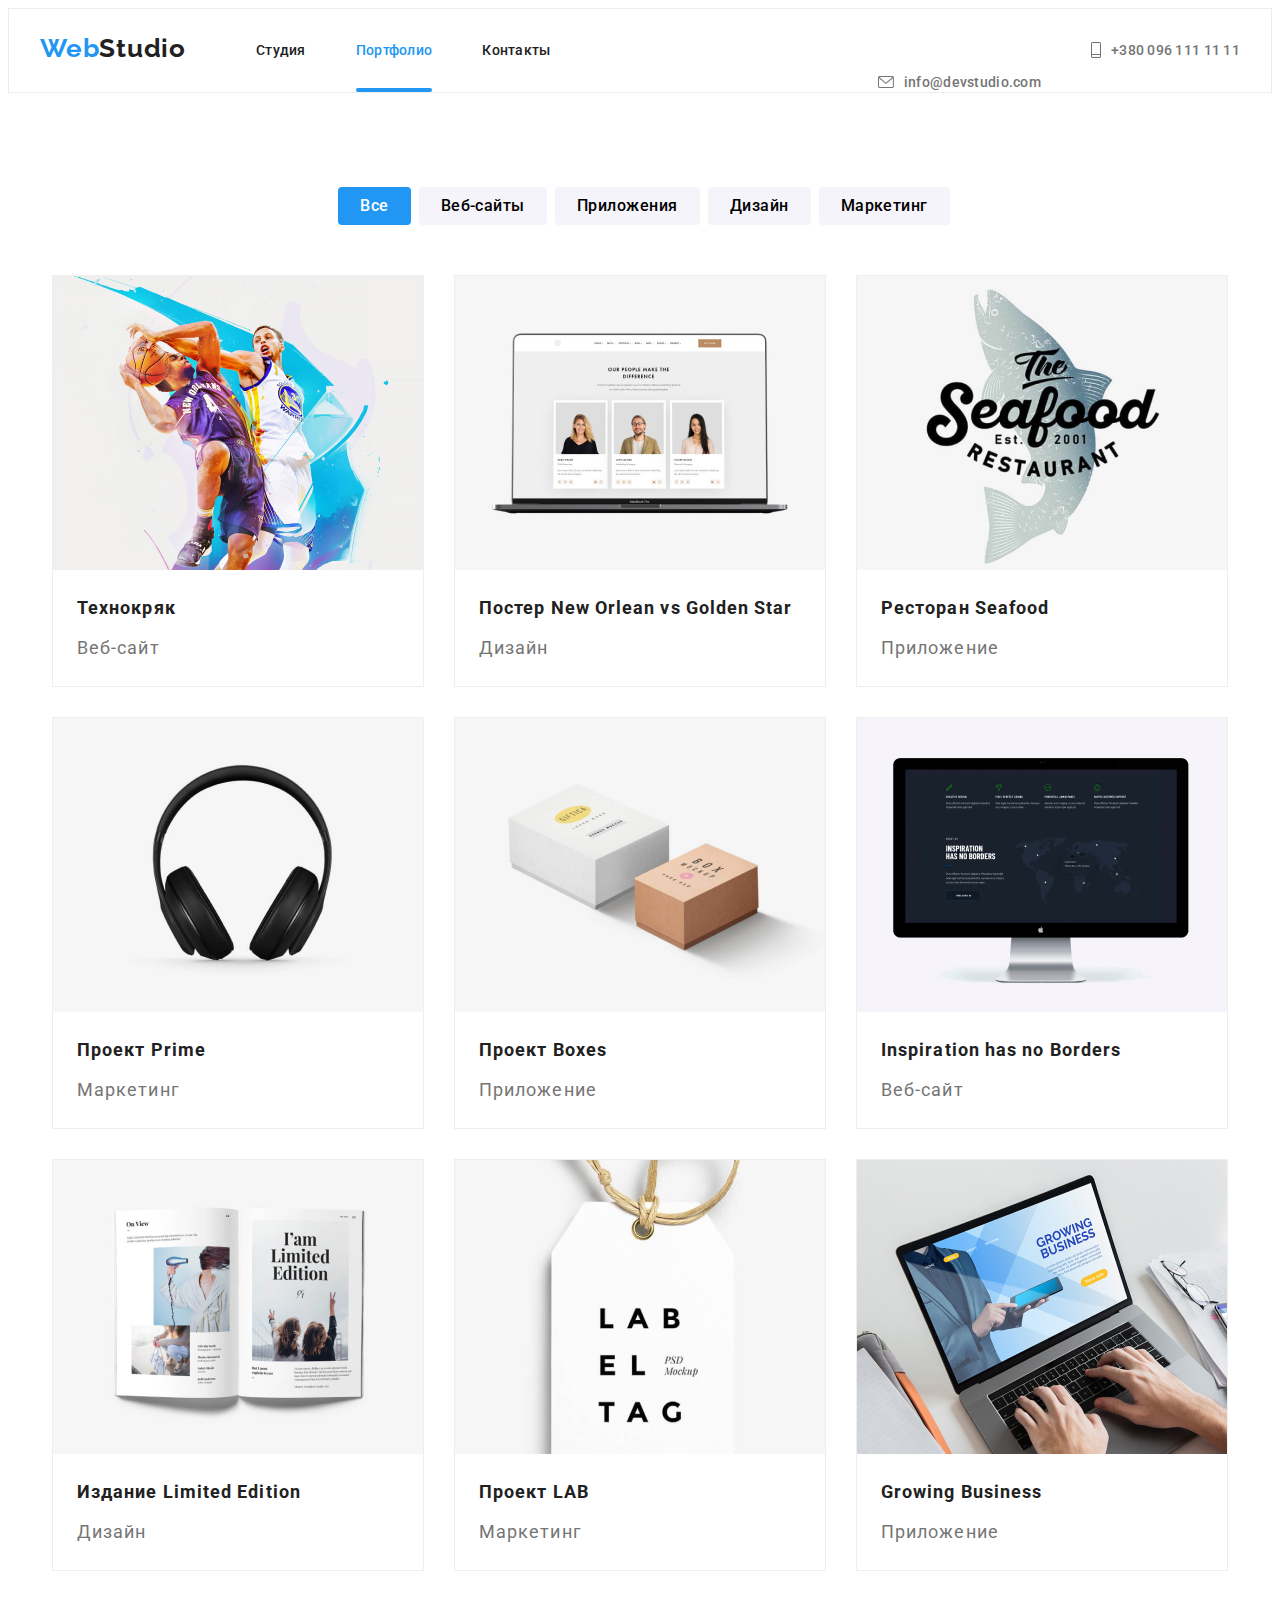
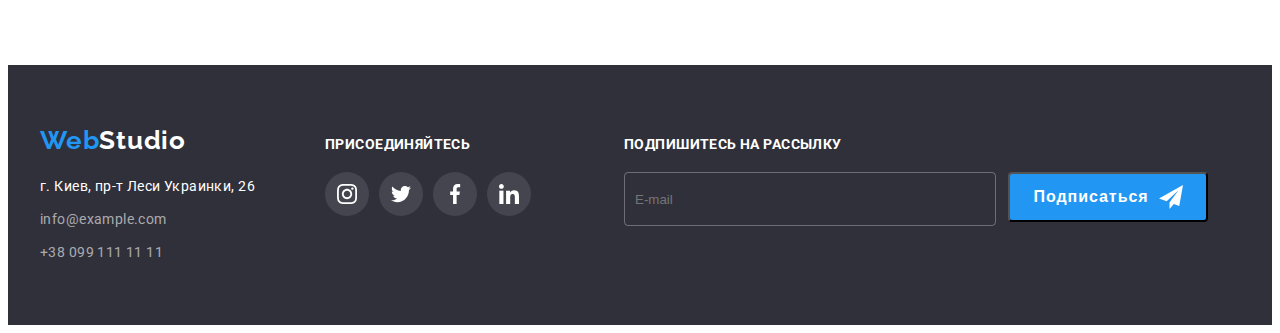
==== commit 84c94229: "go" ====
--- a/portfolio.html
+++ b/portfolio.html
@@ -19,6 +19,7 @@
       referrerpolicy="no-referrer"
     />
     <link rel="stylesheet" href="./css/style.css" />
+    <link rel="stylesheet" href="./css/main.min.css" />
   </head>
   <body>
     <header class="header">
--- a/css/style.css
+++ b/css/style.css
@@ -107,500 +107,15 @@
 
 /* -----------------------------------------------vars------------------------------------------------------------------------------- */
 
-/* -----------------------------------------------Header------------------------------------------------------------------------------- */
-.header {
-    border: 1px solid #ECECEC;
-
-
-}
-
-.header-info {
-    margin-right: 50px;
-    display: flex;
-}
-
-.header-info:last-child {
-    margin-right: 0px;
-}
-
-.header-connect {
-    margin-left: auto;
-}
-
-.header__container {
-    justify-content: space-between;
-    text-align: center;
-    display: flex;
-
-}
-
-.header__studio {
-    color: var(--main-text-color);
-}
-
-.header-tel {
-    display: flex;
-    font-weight: 500;
-    font-size: 14px;
-    line-height: 1.33;
-    letter-spacing: 0.02em;
-    color: var(--second-text-color);
-    align-items: center;
-    flex-wrap: nowrap;
-    transition: color 250ms cubic-bezier(0.4, 0, 0.2, 1);
-    padding-bottom: 32px;
-    padding-top: 32px;
-
-}
-
-
-.header-contacts {
-    display: flex;
-    font-weight: 500;
-    font-size: 14px;
-    line-height: 1.33;
-    letter-spacing: 0.02em;
-    color: var(--second-text-color);
-    padding-top: 32px;
-    padding-bottom: 32px;
-    height: 100%;
-    display: flex;
-    align-items: center;
-    justify-content: center;
-    transition: color 250ms cubic-bezier(0.4, 0, 0.2, 1);
-
-
-}
-
-.header-contacts:hover,
-.header-contacts:focus {
-    color: var(--accent-color);
-
-}
-
-.header__logo {
-    padding: 24px 0;
-    display: block;
-    font-family: Raleway;
-    font-style: normal;
-    font-weight: bold;
-    font-size: 26px;
-    line-height: 1.19;
-    letter-spacing: 0.03em;
-    margin-right: 70px;
-    color: var(--accent-color);
-
-}
-
-.header-soc-link {
-    height: 100%;
-    display: flex;
-    align-items: center;
-    justify-content: center;
-}
-
-.header-soc-icon {
-    fill: currentColor;
-    margin-right: 10px;
-    transition: fill 250ms cubic-bezier(0.4, 0, 0.2, 1);
-}
-
-.header-soc-icon:focus,
-.header-soc-icon:hover {
-    fill: var(--accent-color);
-}
-
-.header-soc-icon:focus .header-contacts,
-.header-soc-icon:hover .header-contacts {
-    color: var(--accent-color);
-}
-
-.header-contacts:hover .header-soc-icon,
-.header-contacts:focus .header-soc-icon {
-    fill: var(--accent-color);
-}
-
-.header-soc-icon:focus .header-tel,
-.header-soc-icon:hover .header-tel {
-    color: var(--accent-color);
-}
-
-.header-tel:hover .header-soc-icon,
-.header-tel:focus .header-soc-icon {
-    fill: var(--accent-color);
-}
-
-.header-tel:focus,
-.header-tel:hover {
-    color: var(--accent-color);
-}
-
-/* -----------------------------------------------Header------------------------------------------------------------------------------- */
-/* -----------------------------------------------nav------------------------------------------------------------------------------- */
-
-.nav__item {
-    margin-right: 50px;
-    box-sizing: border-box;
-}
-
-.nav__item:last-child {
-    margin-right: 0px;
-}
-
-.nav__link.current::after {
-    content: "";
-    position: absolute;
-    width: 100%;
-    height: 4px;
-    background-color: var(--accent-color);
-    border-radius: 2px;
-    left: 0;
-    bottom: 0;
-
-}
-
-
-
-
-.nav__list {
-    display: flex;
-}
-
-.nav__link {
-    display: block;
-    font-weight: 500;
-    font-size: 14px;
-    line-height: 1.33;
-    letter-spacing: 0.02em;
-    color: var(--header-text-color);
-    ;
-    padding-bottom: 32px;
-    padding-top: 32px;
-    transition: color 250ms cubic-bezier(0.4, 0, 0.2, 1);
-    position: relative;
-
-
-}
-
-
-
-
-
-.nav__link:focus,
-.nav__link:hover {
-    color: var(--accent-color)
-}
-
-/* -----------------------------------------------nav------------------------------------------------------------------------------- */
-
-
-
-
-
-
-
-/*---------------------------------hero-------------------------*/
-
-.hero {
-    background-color: var(--header-background-color);
-    background-image: linear-gradient(rgba(47, 48, 58, 0.4), rgba(47, 48, 58, 0.4)),
-        url(../1/Background.jpg);
-    background-repeat: no-repeat;
-    background-position: center;
-    background-size: cover;
-    padding-bottom: 200px;
-    padding-top: 200px;
-    max-width: 1600px;
-    margin: 0 auto;
-}
-
-
-
-
-.hero-title {
-    font-weight: 900;
-    font-size: 44px;
-    line-height: 1.36;
-    text-align: center;
-    letter-spacing: 0.06em;
-    text-transform: uppercase;
-    color: var(--first-button-color);
-
-}
-
-.hero-btn {
-    font-family: inherit;
-    font-weight: bold;
-    font-size: 16px;
-    line-height: 30px;
-    border: none;
-    letter-spacing: 0.06em;
-    color: var(--first-button-color);
-    background-color: var(--accent-color);
-    width: 200px;
-    height: 50px;
-    margin-top: 40px;
-    display: block;
-    align-items: center;
-    text-align: center;
-    margin: 0 auto;
-    margin-top: 30px;
-    transition: background-color 250ms cubic-bezier(0.4, 0, 0.2, 1);
-
-}
-
-.hero-btn:focus,
-.hero-btn:hover {
-    background-color: #188ce8;
-
-}
-
-/*---------------------------------about-------------------------*/
-.about-top-text {
-    position: absolute;
-    bottom: 0;
-    font-weight: 700;
-    font-size: 14px;
-    line-height: 1.15;
-
-    letter-spacing: 0.03em;
-    text-transform: uppercase;
-    color: #FFFFFF;
-    background-color: rgba(47, 48, 58, 0.8);
-    height: 23.8%;
-    width: 100%;
-    display: flex;
-    align-items: center;
-    justify-content: center;
-
-}
-
-
-.about-square {
-    display: flex;
-    padding-bottom: 30px;
-}
-
-.about-square-item {
-    width: 270px;
-    height: 120px;
-    background: #F5F4FA;
-    border-radius: 4px;
-    margin-bottom: 30px;
-    align-items: center;
-
-    justify-content: center;
-
-
-    display: flex;
-}
-
-.about-square-list {
-    display: flex;
-}
-
-
-.about {
-    padding-top: 94px;
-    padding-bottom: 94px;
-    margin-left: 0px;
-}
-
-.about-list {
-    margin-top: 0px;
-    margin-bottom: 0px;
-    padding-inline-start: 0px;
-
-}
-
-.about-item {
-    margin-left: 30px;
-    width: 270px;
-}
-
-.about-item:first-child {
-    margin-left: 0px;
-}
-
-.about-title {
-    font-weight: bold;
-    font-size: 14px;
-    line-height: 1.18;
-    letter-spacing: 0.03em;
-    text-transform: uppercase;
-    color: var(--main-text-color);
-    margin-bottom: 10px;
-
-}
-
-.about-text {
-    font-weight: normal;
-    font-size: 14px;
-    line-height: 1.71;
-    letter-spacing: 0.03em;
-    color: var(--second-text-color)
-}
-
-/*---------------------------------about-second-------------------------*/
-.about-second-list {
-    margin-left: -30px;
-}
-
-.about-second {
-    padding-bottom: 94px;
-}
-
-.about-second-title {
-    font-weight: bold;
-    font-size: 36px;
-    line-height: 1.18;
-    text-align: center;
-    letter-spacing: 0.03em;
-    color: var(--main-text-color);
-    margin-bottom: 50px;
-
-
-}
-
-.about-second-item {
-    margin-left: 30px;
-    position: relative;
-}
-
-/*---------------------------------team-------------------------*/
-
-.team-soc-icon {
-    fill: var(--icon-color);
-    transition: fill 250ms cubic-bezier(0.4, 0, 0.2, 1);
-
-
-}
-
-.team-soc-list {
-    display: flex;
-    justify-content: center;
-}
-
-.team-soc-link {
-    width: 100%;
-    height: 100%;
-    border-radius: 50%;
-    display: flex;
-    align-items: center;
-    justify-content: center;
-    transition: background-color 250ms cubic-bezier(0.4, 0, 0.2, 1);
-
-}
-
-
-.team-soc-link:hover .team-soc-icon,
-.team-soc-link:focus .team-soc-icon {
-    fill: #FFFFFF;
-}
-
-.team-soc-link:hover,
-.team-soc-link:focus {
-    background-color: var(--accent-color);
-}
-
-
-.team-soc-item {
-    width: 44px;
-    height: 44px;
-    margin-right: 10px;
-}
-
-.team-soc-item:last-child {
-    margin-right: 0px;
-}
-
-.team-title {
-    font-weight: bold;
-    font-size: 36px;
-    line-height: 1.18;
-    text-align: center;
-    letter-spacing: 0.03em;
-    color: var(--main-text-color);
-    margin-bottom: 50px;
-
-}
-
-.team-item-title {
-    font-weight: 500;
-    font-size: 16px;
-    line-height: 1.18;
-    text-align: center;
-    letter-spacing: 0.03em;
-    color: var(--main-text-color);
-    margin-bottom: 10px;
-}
-
-.team-item-text {
-    font-weight: normal;
-    font-size: 16px;
-    line-height: 1.18;
-    text-align: center;
-    letter-spacing: 0.03em;
-    color: var(--second-text-color);
-    margin-bottom: 16px;
-
-}
-
-.team-list {
-    padding-inline-start: 0px;
-    margin: 0;
-
-}
-
-.team-item {
-    margin-left: 30px;
-    justify-content: space-between;
-    background: #FFFFFF;
-    box-shadow: 0px 1px 3px rgb(0 0 0 / 12%), 0px 1px 1px rgb(0 0 0 / 14%), 0px 2px 1px rgb(0 0 0 / 20%);
-    border-radius: 0px 0px 4px 4px;
-    border: 1px solid #c5c5c5;
-    border-top: 0
-}
-
-.team-item:first-child {
-    margin-left: 0;
-}
-
-.team-div {
-    padding-top: 30px;
-    padding-bottom: 30px;
-}
-
-/*---------------------------------contacts-------------------------*/
-.contacts-item {
-    margin-bottom: 9px;
-}
-
-.contacts-item:last-child {
-    margin-bottom: 0px;
-}
-
-.contacts-list {
-    display: block;
-}
-
-.contacts-link {
-    font-weight: normal;
-    font-size: 14px;
-    line-height: 1.71;
-    letter-spacing: 0.03em;
-    color: var(--footer-text-color);
-    text-decoration: none;
-    transition: color 250ms cubic-bezier(0.4, 0, 0.2, 1);
-
-}
-
-.contacts-link:focus,
-.contacts-link:hover {
-    color: var(--first-button-color)
-}
-
-/* ---------------------------------------------------------------------------------------PORTFOLIO-HERO------------------------------------------------------ */
+
+
+
+
+
+
+
+
+
 .portfolio-hero-btn:focus,
 .portfolio-hero-btn:hover {
     color: #FFFFFF;
@@ -745,519 +260,4 @@
     justify-content: center;
     margin: 0;
     margin-bottom: 50px;
-}
-
-
-/* ---------------------------------------------------prt-hero--------------------------------------------- */
-
-
-
-.team {
-    background-color: var(--team-background-color);
-    padding-bottom: 94px;
-    padding-top: 94px;
-}
-
-
-
-
-
-
-
-
-.main-wrap {
-    background: #FFFFFF;
-    border: 1px solid #EEEEEE;
-    box-sizing: border-box;
-    padding-bottom: 30px;
-    padding-top: 30px;
-}
-
-/* ------------------------------------------------------------------telegram------------------------------------------------------- */
-
-.telegram {
-    width: 200px;
-    height: 50px;
-    background: #2196F3;
-    border-radius: 4px;
-    text-align: center;
-    display: flex;
-    justify-content: center;
-    align-items: center;
-    font-weight: 700;
-    font-size: 16px;
-    line-height: 1.875;
-    letter-spacing: 0.06em;
-    color: #FFFFFF;
-    transition: background 250ms cubic-bezier(0.4, 0, 0.2, 1), color 250ms cubic-bezier(0.4, 0, 0.2, 1);
-    margin-left: 12px;
-}
-
-.telegram:focus,
-.telegram:hover {
-    background-color: #FFFFFF;
-    color: var(--accent-color);
-}
-
-.telegram:focus .footer-btn,
-.telegram:hover .footer-btn {
-    fill: var(--accent-color);
-}
-
-/* ------------------------------------------------------------------telegram------------------------------------------------------- */
-
-/* ------------------------------------------------------------------footer------------------------------------------------------- */
-.header-studio-footer {
-    color: var(--first-button-color);
-    margin-bottom: 20px;
-}
-
-
-.footer-btn {
-    margin-left: 10px;
-    fill: #FFFFFF;
-    transition: fill 250ms cubic-bezier(0.4, 0, 0.2, 1);
-}
-
-.footer-field {
-    margin-right: auto;
-    ;
-}
-
-.footerf-felx {
-    display: flex;
-}
-
-.footer-input {
-    width: 358px;
-    height: 50px;
-    border: 1px solid rgba(255, 255, 255, 0.3);
-    border-radius: 4px;
-    background-color: transparent;
-    padding-left: 10px;
-    color: #FFFFFF;
-    outline: none;
-}
-
-.footer-input:hover,
-.footer-input:focus {
-    border-color: var(--accent-color);
-}
-
-.team-soc-link-footer {
-    width: 100%;
-    height: 100%;
-    border-radius: 50%;
-    display: flex;
-    align-items: center;
-    justify-content: center;
-    background: rgba(255, 255, 255, 0.1);
-    transition: background-color 250ms cubic-bezier(0.4, 0, 0.2, 1);
-}
-
-.footer-text-slogan {
-    font-weight: 700;
-    font-size: 14px;
-    line-height: 1.14;
-    letter-spacing: 0.03em;
-    text-transform: uppercase;
-    color: #FFFFFF;
-    margin-bottom: 20px;
-}
-
-.team-soc-list-footer {
-    display: flex;
-    justify-content: center;
-
-}
-
-.footer-text {
-    font-weight: 700;
-    font-size: 14px;
-    line-height: 1.14;
-    letter-spacing: 0.03em;
-    text-transform: uppercase;
-    color: #FFFFFF;
-    margin-bottom: 20px;
-
-}
-
-
-
-
-.footer .container {
-    display: flex;
-    align-items: baseline;
-}
-
-.footer {
-    padding-bottom: 60px;
-    padding-top: 60px;
-}
-
-.header-logo-footer {
-    margin-bottom: 20px;
-    font-family: Raleway;
-    font-style: normal;
-    font-weight: bold;
-    font-size: 26px;
-    line-height: 1.19;
-    letter-spacing: 0.03em;
-    color: var(--accent-color);
-
-}
-
-.contacts-link-addres {
-    font-weight: normal;
-    font-size: 14px;
-    line-height: 1.71;
-    letter-spacing: 0.03em;
-    color: var(--first-button-color);
-    margin-bottom: 9px;
-
-}
-
-/* -------------------------------------------------CLIENT-------------------------------------------------- */
-
-.client-soc-link {
-    fill: var(--icon-color);
-
-    border-color: var(--icon-color);
-    width: 170px;
-    height: 92px;
-    border: 1px solid #AFB1B8;
-    border-radius: 4px;
-    margin-right: 30px;
-    transition: border-color 250ms cubic-bezier(0.4, 0, 0.2, 1) fill 250ms cubic-bezier(0.4, 0, 0.2, 1);
-}
-
-.client-soc-link:hover,
-.client-soc-link:focus {
-    fill: var(--accent-color);
-    border-color: var(--accent-color);
-
-}
-
-.client-soc-link:hover .client-item,
-.client-soc-link:focus .client-item {
-    border-color: var(--accent-color);
-}
-
-.client-soc-link {
-    width: 100%;
-    height: 100%;
-    display: flex;
-    align-items: center;
-    justify-content: center;
-    outline: transparent;
-}
-
-.client {
-    padding-bottom: 94px;
-    padding-top: 94px;
-}
-
-.client-title {
-    text-align: center;
-    font-weight: 700;
-    font-size: 36px;
-    line-height: 1.17;
-    text-align: center;
-    letter-spacing: 0.03em;
-}
-
-.client-list {
-    display: flex;
-    margin-top: 50px;
-
-}
-
-.client-item {
-    width: 170px;
-    height: 92px;
-    margin-right: 30px;
-
-
-}
-
-.client-item:last-child {
-    margin-right: 0px;
-}
-
-.client-item:hover,
-.client-item:focus {
-    border-color: var(--accent-color);
-}
-
-.client-item:hover .client-soc-link,
-.client-item:focus .client-soc-link {
-    fill: var(--accent-color);
-}
-
-.current-client {
-    fill: var(--accent-color);
-    border-color: var(--accent-color);
-}
-
-
-.footer-slogan {
-    margin-right: 93px;
-
-}
-
-.footer-soc-icon {
-    fill: #FFFFFF;
-}
-
-.footer-content {
-    margin-right: 70px;
-
-}
-
-.team-soc-link-footer:hover .team-soc-icon,
-.team-soc-link-footer:focus .team-soc-icon {
-    fill: #FFFFFF;
-}
-
-.team-soc-link-footer:hover,
-.team-soc-link-footer:focus {
-    background-color: var(--accent-color);
-
-}
-
-
-/* ---------------------------------------------------------------------------MODAL------------------------------------------------------------ */
-.backdrop {
-    width: 100%;
-    height: 100%;
-    background-color: rgba(0, 0, 0, 0.2);
-    ;
-    position: fixed;
-    top: 0;
-    transition: opacity 250ms, visibility 250ms;
-
-}
-
-.modal {
-    width: 528px;
-    height: 581px;
-    background-color: #FFFFFF;
-    box-shadow: 0px 1px 3px rgba(0, 0, 0, 0.12), 0px 1px 1px rgba(0, 0, 0, 0.14), 0px 2px 1px rgba(0, 0, 0, 0.2);
-    border-radius: 4px;
-    position: absolute;
-    top: 50%;
-    left: 50%;
-    transform: translate(-50%, -50%);
-    padding: 40px;
-}
-
-.modal-btn {
-    display: flex;
-    position: absolute;
-    top: 8px;
-    right: 8px;
-    width: 30px;
-    height: 30px;
-    border-radius: 50%;
-    border: 1px solid rgba(0, 0, 0, 0.1);
-    background-color: #FFFFFF;
-    cursor: pointer;
-    align-items: center;
-    justify-content: center;
-    transition: fill 250ms cubic-bezier(0.4, 0, 0.2, 1);
-}
-
-.modal-icon {
-    fill: #212121;
-}
-
-.modal-icon:focus,
-.modal-icon:hover {
-    fill: var(--accent-color);
-}
-
-.modal-btn:hover .modal-icon {
-    fill: var(--accent-color);
-}
-
-/* .modal-link{
-    width: 100%;
-    height: 100%;
-    border-radius: 50%;
-    display: flex;
-    align-items: center;
-    justify-content: center;
-} */
-.is-hidden {
-    visibility: hidden;
-    opacity: 0;
-    pointer-events: none;
-}
-
-.modal-title {
-    font-weight: 700;
-    font-size: 20px;
-    line-height: 23px;
-    text-align: center;
-    letter-spacing: 0.03em;
-    color: var(--main-text-color);
-    margin-bottom: 12px;
-}
-
-.modal-input {
-    width: 100%;
-    height: 40px;
-    border: 1px solid rgba(33, 33, 33, 0.2);
-    border-radius: 4px;
-    padding: 15px 0 15px 42px;
-    outline: transparent;
-    transition: border-color 250ms cubic-bezier(0.4, 0, 0.2, 1);
-}
-
-.modal-input:focus {
-    border-color: var(--accent-color);
-}
-
-.modal-input:focus+.modal-icons {
-    fill: var(--accent-color);
-}
-
-.moda-text {
-    color: var(--second-text-color);
-    font-weight: 400;
-    font-size: 12px;
-    line-height: 1.16;
-    letter-spacing: 0.01em;
-    display: block;
-    margin-bottom: 4px;
-
-}
-
-.modal-coment {
-    width: 100%;
-    height: 120px;
-    border: 1px solid rgba(33, 33, 33, 0.2);
-    border-radius: 4px;
-}
-
-.modal-textarea {
-    width: 100%;
-    background: #FFFFFF;
-    border-radius: 4px;
-    height: 120px;
-    border: 1px solid rgba(33, 33, 33, 0.2);
-    resize: none;
-    padding-top: 12px;
-    padding-left: 16px;
-    padding-right: 16px;
-    padding-bottom: 12px;
-    font-weight: 400;
-    font-size: 12px;
-    line-height: 1.16;
-    letter-spacing: 0.01em;
-    color: rgba(117, 117, 117, 0.5);
-    outline: transparent;
-    transition: border-color 250ms cubic-bezier(0.4, 0, 0.2, 1);
-}
-
-.modal-textarea:hover,
-.modal-textarea:focus {
-    border-color: var(--accent-color);
-}
-
-.modal-field-com {
-    margin-bottom: 20px;
-}
-
-.modal-icons {
-    position: absolute;
-    left: 15px;
-    top: 50%;
-    transform: translateY(-50%);
-    fill: #212121;
-    transition: fill 250ms cubic-bezier(0.4, 0, 0.2, 1);
-}
-
-.input-wrap {
-    position: relative;
-}
-
-.modal-field {
-    margin-bottom: 10px;
-
-}
-
-.check-text {
-    padding-left: 8px;
-    font-weight: 400;
-    font-size: 14px;
-    line-height: 1.71;
-    letter-spacing: 0.03em;
-    color: #757575;
-    display: flex;
-    align-items: center;
-
-}
-
-.check-text::before {
-    content: "";
-    width: 16px;
-    height: 15px;
-    border: 2px solid #212121;
-    border-radius: 3px;
-    margin-right: 8px;
-}
-
-.modal-check:checked+.check-text::before {
-    background-color: var(--accent-color);
-    border-color: var(--accent-color);
-    background-image: url(../1/check.svg);
-    background-repeat: no-repeat;
-    background-position: center;
-    border: none;
-}
-
-.modal-check:focus+.check-text::before {
-    border-color: var(--accent-color);
-}
-
-.modal-field-flex {
-    display: flex;
-    align-items: center;
-    margin-bottom: 30px;
-    ;
-}
-
-.modal-doc {
-    display: block;
-    padding-left: 4px;
-    font-weight: 400;
-    font-size: 14px;
-    line-height: 1.71;
-    letter-spacing: 0.03em;
-    color: #2196F3;
-}
-
-.modal-btn-sbm {
-    width: 200px;
-    height: 50px;
-    display: block;
-    margin: 0 auto;
-
-    background: var(--accent-color);
-    box-shadow: 0px 4px 4px rgba(0, 0, 0, 0.15);
-    border-radius: 4px;
-    border-color: transparent;
-    font-family: 'Roboto';
-    font-style: normal;
-    font-weight: 700;
-    font-size: 16px;
-    line-height: 1.87;
-    letter-spacing: 0.06em;
-    color: #FFFFFF;
-    transition: background 250ms cubic-bezier(0.4, 0, 0.2, 1)
-}
-
-.footer-flex {
-    display: flex;
 }--- a/css/main.min.css
+++ b/css/main.min.css
@@ -0,0 +1,2 @@
+.header{border:1px solid #ECECEC}.header-info{margin-right:50px;display:flex}.header-info:last-child{margin-right:0px}.header-connect{margin-left:auto}.header__container{justify-content:space-between;text-align:center;display:flex}.header__studio{color:var(--main-text-color)}.header-tel{display:flex;font-weight:500;font-size:14px;line-height:1.33;letter-spacing:0.02em;color:var(--second-text-color);align-items:center;flex-wrap:nowrap;transition:color 250ms cubic-bezier(0.4, 0, 0.2, 1);padding-bottom:32px;padding-top:32px}.header-contacts{display:flex;font-weight:500;font-size:14px;line-height:1.33;letter-spacing:0.02em;color:var(--second-text-color);padding-top:32px;padding-bottom:32px;height:100%;display:flex;align-items:center;justify-content:center;transition:color 250ms cubic-bezier(0.4, 0, 0.2, 1)}.header-contacts:hover,.header-contacts:focus{color:var(--accent-color)}.header__logo{padding:24px 0;display:block;font-family:Raleway;font-style:normal;font-weight:bold;font-size:26px;line-height:1.19;letter-spacing:0.03em;margin-right:70px;color:var(--accent-color)}.header-soc-link{height:100%;display:flex;align-items:center;justify-content:center}.header-soc-icon{fill:currentColor;margin-right:10px;transition:fill 250ms cubic-bezier(0.4, 0, 0.2, 1)}.header-soc-icon:focus,.header-soc-icon:hover{fill:var(--accent-color)}.header-soc-icon:focus .header-contacts,.header-soc-icon:hover .header-contacts{color:var(--accent-color)}.header-contacts:hover .header-soc-icon,.header-contacts:focus .header-soc-icon{fill:var(--accent-color)}.header-soc-icon:focus .header-tel,.header-soc-icon:hover .header-tel{color:var(--accent-color)}.header-tel:hover .header-soc-icon,.header-tel:focus .header-soc-icon{fill:var(--accent-color)}.header-tel:focus,.header-tel:hover{color:var(--accent-color)}.nav__item{margin-right:50px;box-sizing:border-box}.nav__item:last-child{margin-right:0px}.nav__link.current::after{content:"";position:absolute;width:100%;height:4px;background-color:var(--accent-color);border-radius:2px;left:0;bottom:0}.nav__list{display:flex}.nav__link{display:block;font-weight:500;font-size:14px;line-height:1.33;letter-spacing:0.02em;color:var(--header-text-color);padding-bottom:32px;padding-top:32px;transition:color 250ms cubic-bezier(0.4, 0, 0.2, 1);position:relative}.nav__link:focus,.nav__link:hover{color:var(--accent-color)}.hero{background-color:var(--header-background-color);background-image:linear-gradient(rgba(47,48,58,0.4), rgba(47,48,58,0.4)),url(../1/Background.jpg);background-repeat:no-repeat;background-position:center;background-size:cover;padding-bottom:200px;padding-top:200px;max-width:1600px;margin:0 auto}.hero-title{font-weight:900;font-size:44px;line-height:1.36;text-align:center;letter-spacing:0.06em;text-transform:uppercase;color:var(--first-button-color)}.hero-btn{font-family:inherit;font-weight:bold;font-size:16px;line-height:30px;border:none;letter-spacing:0.06em;color:var(--first-button-color);background-color:var(--accent-color);width:200px;height:50px;margin-top:40px;display:block;align-items:center;text-align:center;margin:0 auto;margin-top:30px;transition:background-color 250ms cubic-bezier(0.4, 0, 0.2, 1)}.hero-btn:focus,.hero-btn:hover{background-color:#188ce8}.about-top-text{position:absolute;bottom:0;font-weight:700;font-size:14px;line-height:1.15;letter-spacing:0.03em;text-transform:uppercase;color:#FFFFFF;background-color:rgba(47,48,58,0.8);height:23.8%;width:100%;display:flex;align-items:center;justify-content:center}.about-square{display:flex;padding-bottom:30px}.about-square-item{width:270px;height:120px;background:#F5F4FA;border-radius:4px;margin-bottom:30px;align-items:center;justify-content:center;display:flex}.about-square-list{display:flex}.about{padding-top:94px;padding-bottom:94px;margin-left:0px}.about-list{margin-top:0px;margin-bottom:0px;padding-inline-start:0px}.about-item{margin-left:30px;width:270px}.about-item:first-child{margin-left:0px}.about-title{font-weight:bold;font-size:14px;line-height:1.18;letter-spacing:0.03em;text-transform:uppercase;color:var(--main-text-color);margin-bottom:10px}.about-text{font-weight:normal;font-size:14px;line-height:1.71;letter-spacing:0.03em;color:var(--second-text-color)}.about-second-list{margin-left:-30px}.about-second{padding-bottom:94px}.about-second-title{font-weight:bold;font-size:36px;line-height:1.18;text-align:center;letter-spacing:0.03em;color:var(--main-text-color);margin-bottom:50px}.about-second-item{margin-left:30px;position:relative}.team{background-color:var(--team-background-color);padding-bottom:94px;padding-top:94px}.team-soc-list-footer{display:flex;justify-content:center}.team-soc-icon{fill:var(--icon-color);transition:fill 250ms cubic-bezier(0.4, 0, 0.2, 1)}.team-soc-list{display:flex;justify-content:center}.team-soc-link{width:100%;height:100%;border-radius:50%;display:flex;align-items:center;justify-content:center;transition:background-color 250ms cubic-bezier(0.4, 0, 0.2, 1)}.team-soc-link:hover .team-soc-icon,.team-soc-link:focus .team-soc-icon{fill:#FFFFFF}.team-soc-link:hover,.team-soc-link:focus{background-color:var(--accent-color)}.team-soc-item{width:44px;height:44px;margin-right:10px}.team-soc-item:last-child{margin-right:0px}.team-title{font-weight:bold;font-size:36px;line-height:1.18;text-align:center;letter-spacing:0.03em;color:var(--main-text-color);margin-bottom:50px}.team-item-title{font-weight:500;font-size:16px;line-height:1.18;text-align:center;letter-spacing:0.03em;color:var(--main-text-color);margin-bottom:10px}.team-item-text{font-weight:normal;font-size:16px;line-height:1.18;text-align:center;letter-spacing:0.03em;color:var(--second-text-color);margin-bottom:16px}.team-list{padding-inline-start:0px;margin:0}.team-item{margin-left:30px;justify-content:space-between;background:#FFFFFF;box-shadow:0px 1px 3px rgba(0,0,0,0.12),0px 1px 1px rgba(0,0,0,0.14),0px 2px 1px rgba(0,0,0,0.2);border-radius:0px 0px 4px 4px;border:1px solid #c5c5c5;border-top:0}.team-item:first-child{margin-left:0}.team-div{padding-top:30px;padding-bottom:30px}.contacts-item{margin-bottom:9px}.contacts-item:last-child{margin-bottom:0px}.contacts-list{display:block}.contacts-link{font-weight:normal;font-size:14px;line-height:1.71;letter-spacing:0.03em;color:var(--footer-text-color);text-decoration:none;transition:color 250ms cubic-bezier(0.4, 0, 0.2, 1)}.contacts-link:focus,.contacts-link:hover{color:var(--first-button-color)}.contacts-link-addres{font-weight:normal;font-size:14px;line-height:1.71;letter-spacing:0.03em;color:var(--first-button-color);margin-bottom:9px}.main-wrap{background:#FFFFFF;border:1px solid #EEEEEE;box-sizing:border-box;padding-bottom:30px;padding-top:30px}.telegram{width:200px;height:50px;background:#2196F3;border-radius:4px;text-align:center;display:flex;justify-content:center;align-items:center;font-weight:700;font-size:16px;line-height:1.875;letter-spacing:0.06em;color:#FFFFFF;transition:background 250ms cubic-bezier(0.4, 0, 0.2, 1),color 250ms cubic-bezier(0.4, 0, 0.2, 1);margin-left:12px}.telegram:focus,.telegram:hover{background-color:#FFFFFF;color:var(--accent-color)}.telegram:focus .footer-btn,.telegram:hover .footer-btn{fill:var(--accent-color)}.client-soc-link{fill:var(--icon-color);border-color:var(--icon-color);width:170px;height:92px;border:1px solid #AFB1B8;border-radius:4px;margin-right:30px;transition:border-color 250ms cubic-bezier(0.4, 0, 0.2, 1) fill 250ms cubic-bezier(0.4, 0, 0.2, 1)}.client-soc-link:hover,.client-soc-link:focus{fill:var(--accent-color);border-color:var(--accent-color)}.client-soc-link:hover .client-item,.client-soc-link:focus .client-item{border-color:var(--accent-color)}.client-soc-link{width:100%;height:100%;display:flex;align-items:center;justify-content:center;outline:transparent}.client{padding-bottom:94px;padding-top:94px}.client-title{text-align:center;font-weight:700;font-size:36px;line-height:1.17;text-align:center;letter-spacing:0.03em}.client-list{display:flex;margin-top:50px}.client-item{width:170px;height:92px;margin-right:30px}.client-item:last-child{margin-right:0px}.client-item:hover,.client-item:focus{border-color:var(--accent-color)}.client-item:hover .client-soc-link,.client-item:focus .client-soc-link{fill:var(--accent-color)}.current-client{fill:var(--accent-color);border-color:var(--accent-color)}.header-studio-footer{color:var(--first-button-color);margin-bottom:20px}.footer-btn{margin-left:10px;fill:#FFFFFF;transition:fill 250ms cubic-bezier(0.4, 0, 0.2, 1)}.footer-field{margin-right:auto}.footerf-felx{display:flex}.footer-input{width:358px;height:50px;border:1px solid rgba(255,255,255,0.3);border-radius:4px;background-color:transparent;padding-left:10px;color:#FFFFFF;outline:none}.footer-input:hover,.footer-input:focus{border-color:var(--accent-color)}.team-soc-link-footer{width:100%;height:100%;border-radius:50%;display:flex;align-items:center;justify-content:center;background:rgba(255,255,255,0.1);transition:background-color 250ms cubic-bezier(0.4, 0, 0.2, 1)}.footer-text-slogan{font-weight:700;font-size:14px;line-height:1.14;letter-spacing:0.03em;text-transform:uppercase;color:#FFFFFF;margin-bottom:20px}.footer-text{font-weight:700;font-size:14px;line-height:1.14;letter-spacing:0.03em;text-transform:uppercase;color:#FFFFFF;margin-bottom:20px}.footer .container{display:flex;align-items:baseline}.footer{padding-bottom:60px;padding-top:60px}.header-logo-footer{margin-bottom:20px;font-family:Raleway;font-style:normal;font-weight:bold;font-size:26px;line-height:1.19;letter-spacing:0.03em;color:var(--accent-color)}.footer-slogan{margin-right:93px}.footer-soc-icon{fill:#FFFFFF}.footer-content{margin-right:70px}.team-soc-link-footer:hover .team-soc-icon,.team-soc-link-footer:focus .team-soc-icon{fill:#FFFFFF}.team-soc-link-footer:hover,.team-soc-link-footer:focus{background-color:var(--accent-color)}.footer-flex{display:flex}.is-hidden{visibility:hidden;opacity:0;pointer-events:none}.visually-hidden{position:absolute;white-space:nowrap;width:1px;height:1px;overflow:hidden;border:0;padding:0;clip:rect(0 0 0 0);clip-path:inset(50%);margin:-1px}.backdrop{width:100%;height:100%;background-color:rgba(0,0,0,0.2);position:fixed;top:0;transition:opacity 250ms, visibility 250ms}.modal{width:528px;height:581px;background-color:#FFFFFF;box-shadow:0px 1px 3px rgba(0,0,0,0.12),0px 1px 1px rgba(0,0,0,0.14),0px 2px 1px rgba(0,0,0,0.2);border-radius:4px;position:absolute;top:50%;left:50%;transform:translate(-50%, -50%);padding:40px}.modal-btn{display:flex;position:absolute;top:8px;right:8px;width:30px;height:30px;border-radius:50%;border:1px solid rgba(0,0,0,0.1);background-color:#FFFFFF;cursor:pointer;align-items:center;justify-content:center;transition:fill 250ms cubic-bezier(0.4, 0, 0.2, 1)}.modal-icon{fill:#212121}.modal-icon:focus,.modal-icon:hover{fill:var(--accent-color)}.modal-btn:hover .modal-icon{fill:var(--accent-color)}.modal-title{font-weight:700;font-size:20px;line-height:23px;text-align:center;letter-spacing:0.03em;color:var(--main-text-color);margin-bottom:12px}.modal-input{width:100%;height:40px;border:1px solid rgba(33,33,33,0.2);border-radius:4px;padding:15px 0 15px 42px;outline:transparent;transition:border-color 250ms cubic-bezier(0.4, 0, 0.2, 1)}.modal-input:focus{border-color:var(--accent-color)}.modal-input:focus+.modal-icons{fill:var(--accent-color)}.moda-text{color:var(--second-text-color);font-weight:400;font-size:12px;line-height:1.16;letter-spacing:0.01em;display:block;margin-bottom:4px}.modal-coment{width:100%;height:120px;border:1px solid rgba(33,33,33,0.2);border-radius:4px}.modal-textarea{width:100%;background:#FFFFFF;border-radius:4px;height:120px;border:1px solid rgba(33,33,33,0.2);resize:none;padding-top:12px;padding-left:16px;padding-right:16px;padding-bottom:12px;font-weight:400;font-size:12px;line-height:1.16;letter-spacing:0.01em;color:rgba(117,117,117,0.5);outline:transparent;transition:border-color 250ms cubic-bezier(0.4, 0, 0.2, 1)}.modal-textarea:hover,.modal-textarea:focus{border-color:var(--accent-color)}.modal-field-com{margin-bottom:20px}.modal-icons{position:absolute;left:15px;top:50%;transform:translateY(-50%);fill:#212121;transition:fill 250ms cubic-bezier(0.4, 0, 0.2, 1)}.input-wrap{position:relative}.modal-field{margin-bottom:10px}.check-text{padding-left:8px;font-weight:400;font-size:14px;line-height:1.71;letter-spacing:0.03em;color:#757575;display:flex;align-items:center}.check-text::before{content:"";width:16px;height:15px;border:2px solid #212121;border-radius:3px;margin-right:8px}.modal-check:checked+.check-text::before{background-color:var(--accent-color);border-color:var(--accent-color);background-image:url(../1/check.svg);background-repeat:no-repeat;background-position:center;border:none}.modal-check:focus+.check-text::before{border-color:var(--accent-color)}.modal-field-flex{display:flex;align-items:center;margin-bottom:30px}.modal-doc{display:block;padding-left:4px;font-weight:400;font-size:14px;line-height:1.71;letter-spacing:0.03em;color:#2196F3}.modal-btn-sbm{width:200px;height:50px;display:block;margin:0 auto;background:var(--accent-color);box-shadow:0px 4px 4px rgba(0,0,0,0.15);border-radius:4px;border-color:transparent;font-family:'Roboto';font-style:normal;font-weight:700;font-size:16px;line-height:1.87;letter-spacing:0.06em;color:#FFFFFF;transition:background 250ms cubic-bezier(0.4, 0, 0.2, 1)}p,h1,h2,h3,h4,h5,h6{margin:0}ul,ol{margin:0;padding-left:0}:root{--main-text-color: #212121;--second-text-color: #757575;--header-text-color: #212121;--header-background-color: #2F303A;--first-button-color: #FFFFFF;--accent-color: #2196F3;--footer-text-color: #FFFFFF99;--team-background-color: #F5F4FA;--border-color: #EEEEEE;--icon-color: #AFB1B8}img{display:block;max-width:100%;height:auto}.flex{display:flex}.button{cursor:pointer}.link{text-decoration:none}.list{list-style:none}body{font-family:'Roboto', sans-serif;background-color:white}.current{color:var(--accent-color)}footer{background-color:var(--header-background-color)}.focus:focus{color:var(--accent-color)}.hover:hover{color:var(--accent-color)}address{font-style:normal;margin-top:20px}.current-btn{color:var(--first-button-color);background-color:var(--accent-color)}.container{width:1200px;margin:0 auto;padding-left:15px;padding-right:15px}
+/*# sourceMappingURL=main.min.css.map */